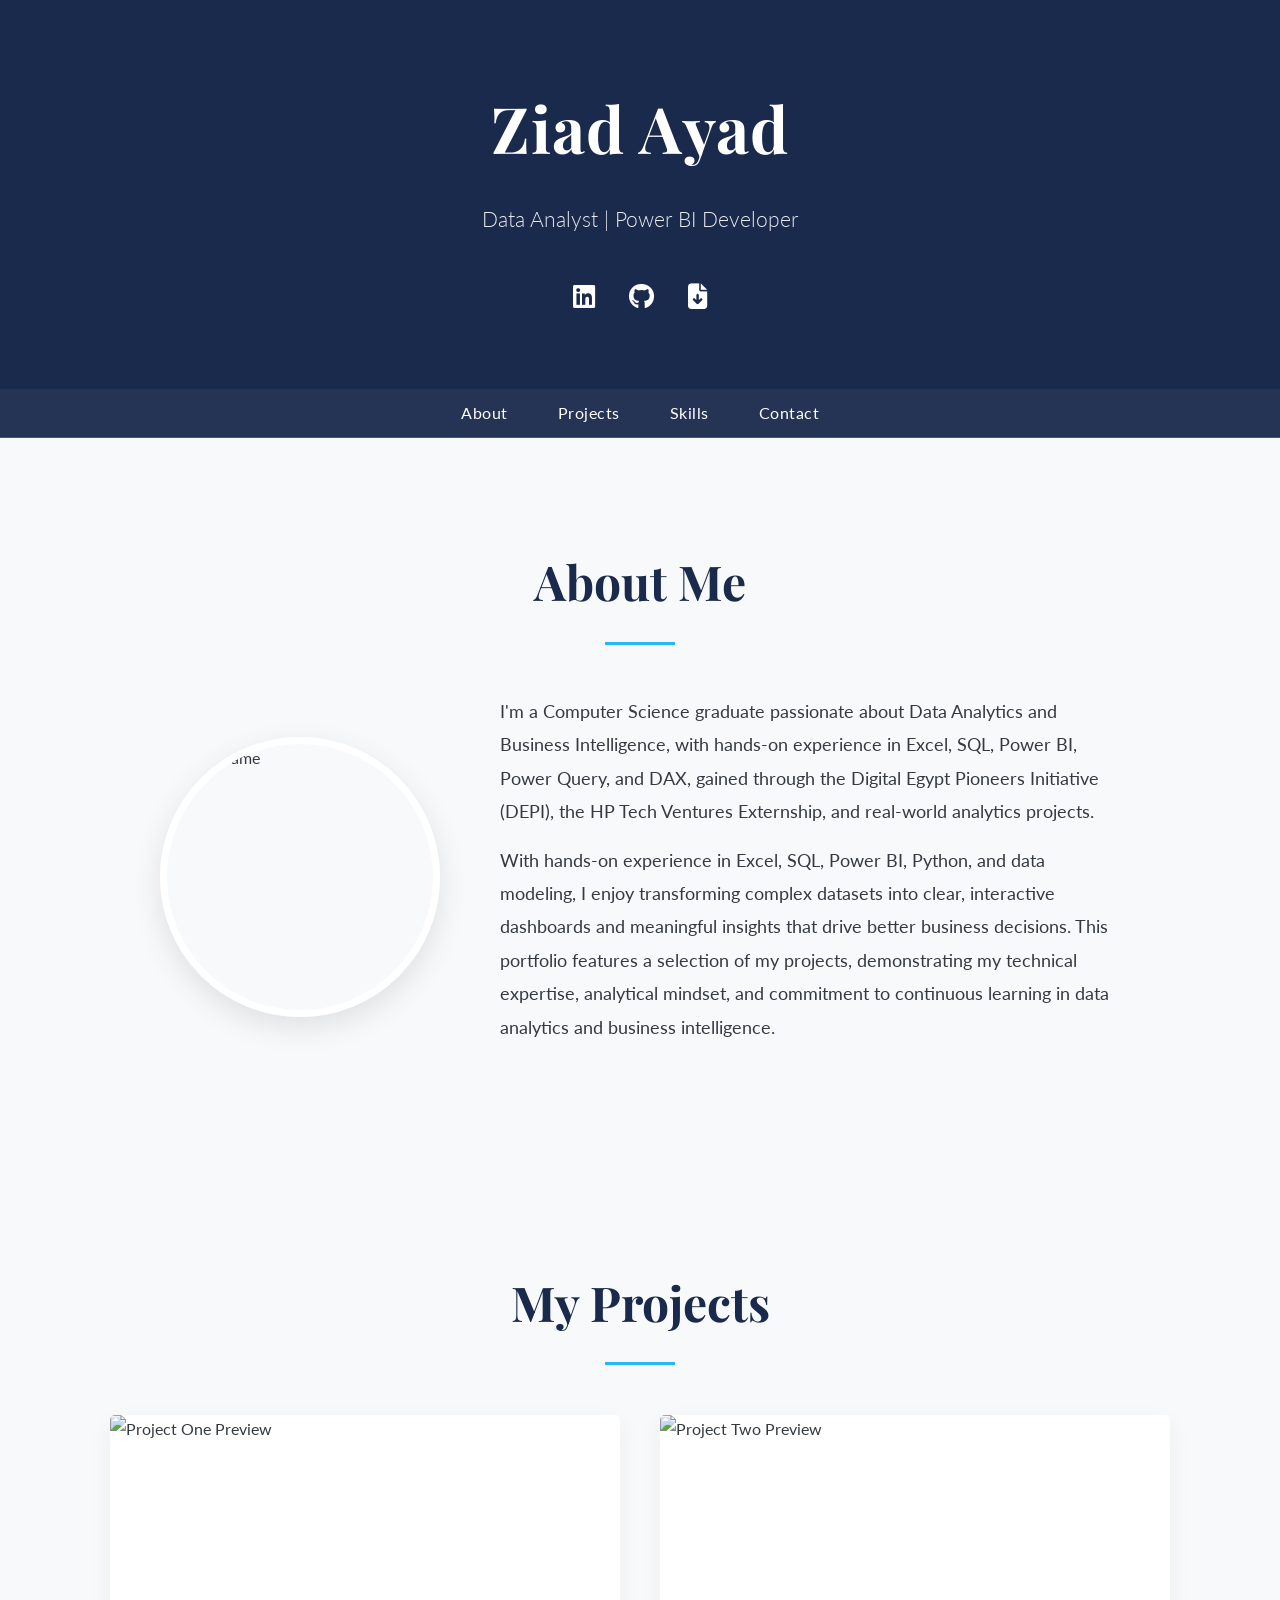
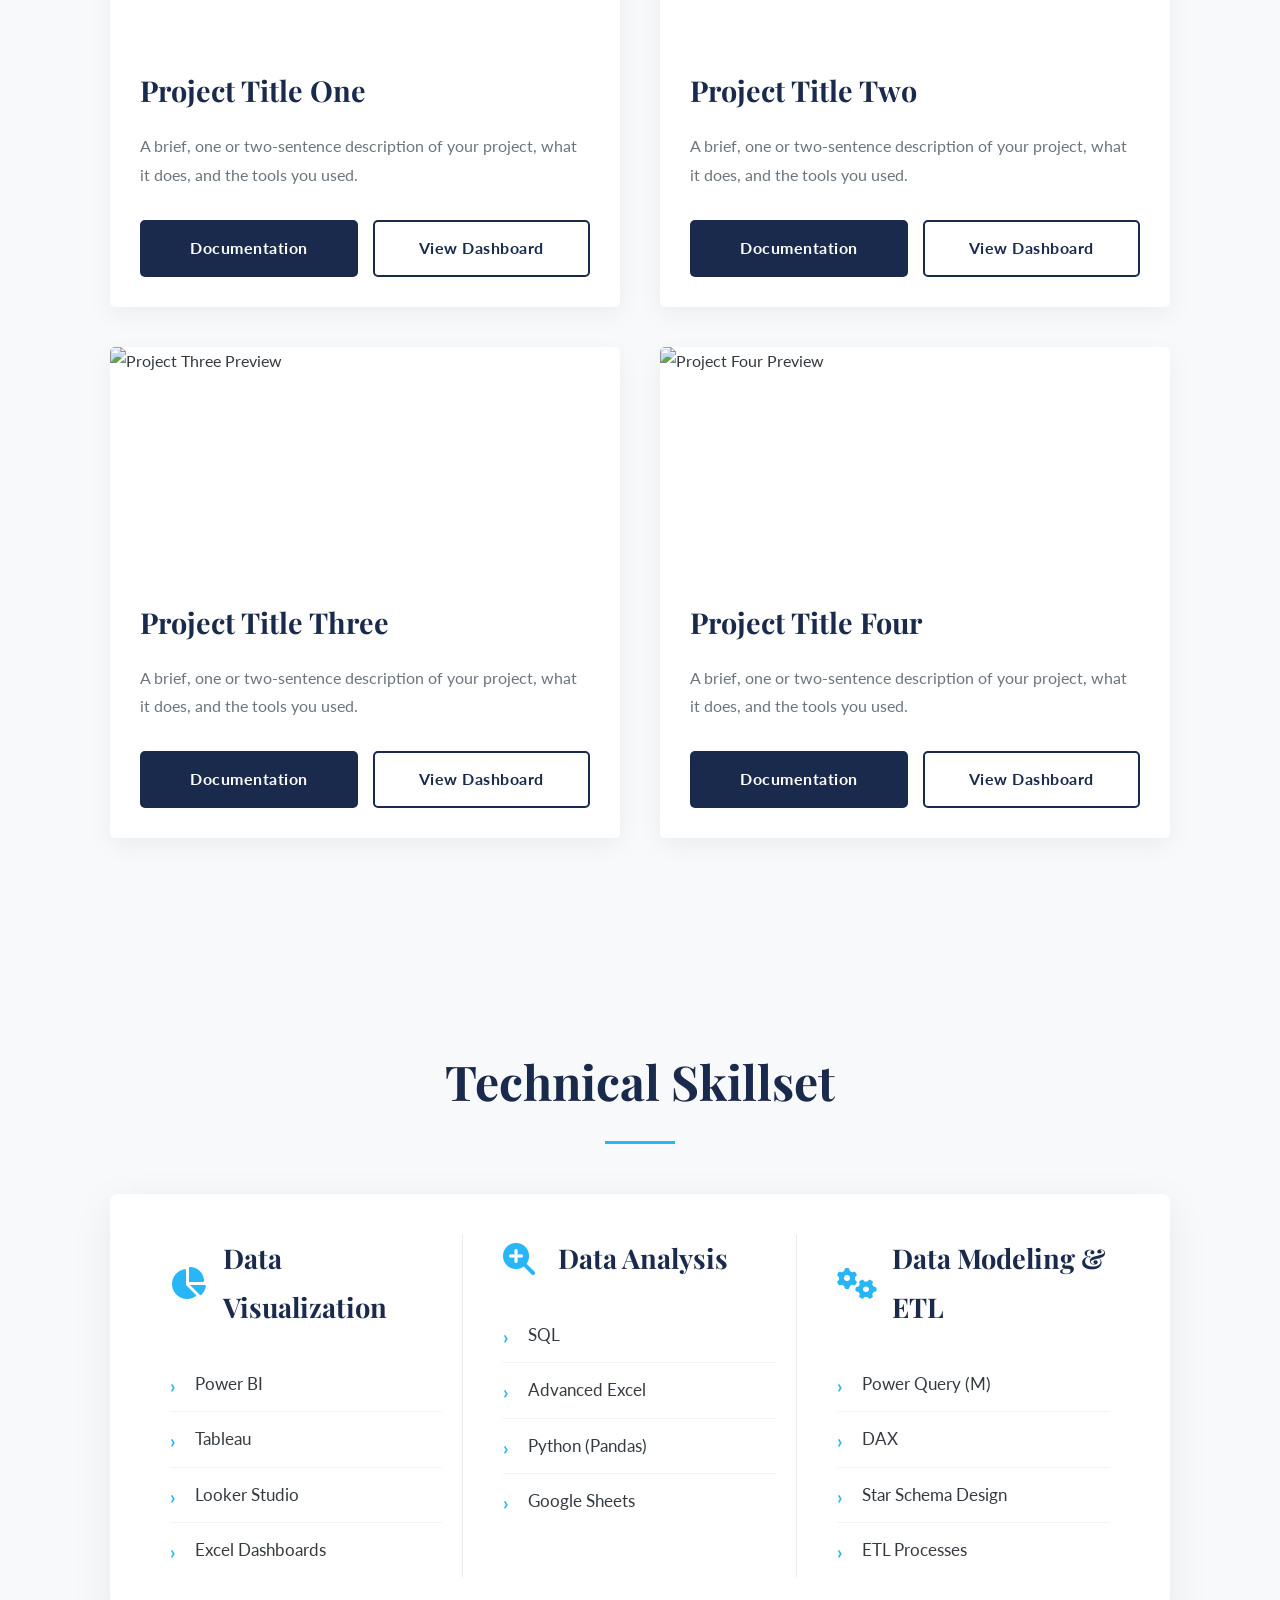
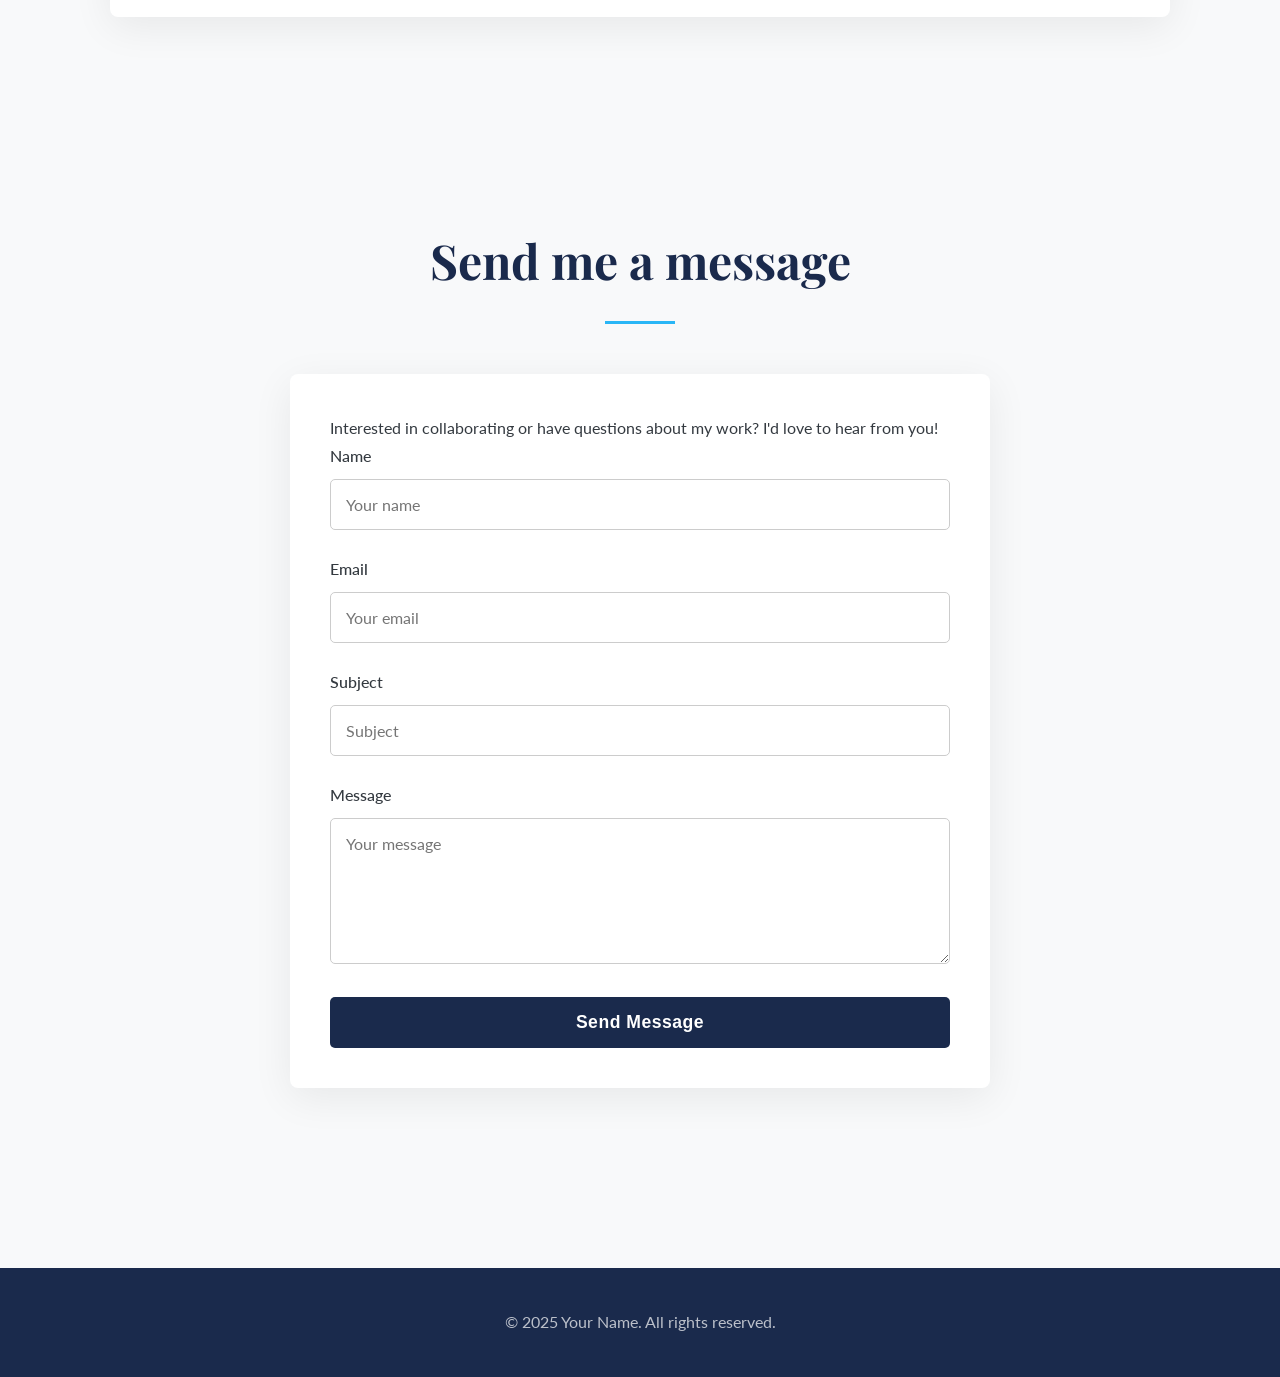
==== index.html @ 596ee102 "Update index.html" ====
<!DOCTYPE html>
<html lang="en">
<head>
    <meta charset="UTF-8">
    <meta name="viewport" content="width=device-width, initial-scale=1.0">
    
    <!--💡UPDATE: Change the title to your name-->
    <title>Ziad Ayad | Data Analysis Portfolio</title>
      
    <!--💡UPDATE: Add your favicon here. You can generate one at realfavicongenerator.net-->
    <link rel="icon" type="image/png" href="/Ziad Ayad Icon (1).png">
    <link rel="apple-touch-icon" href="/Ziad Ayad Icon (1).png">
    
    <!-- Google Fonts for Elegant Typography -->
    <link rel="preconnect" href="https://fonts.googleapis.com">
    <link rel="preconnect" href="https://fonts.gstatic.com" crossorigin>
    <link href="https://fonts.googleapis.com/css2?family=Lato:wght@300;400;700&family=Playfair+Display:wght@500;700&display=swap" rel="stylesheet">
    
    <!-- Font Awesome for Icons -->
    <link rel="stylesheet" href="https://cdnjs.cloudflare.com/ajax/libs/font-awesome/6.4.2/css/all.min.css">
    
    <!-- Your Stylesheet -->
    <link rel="stylesheet" href="assets/css/style.css">
</head>
<body>

<!-- HEADER SECTION -->
<header>
    <div class="container">
        <!--💡UPDATE: Change to your name and title-->
        <h1>Ziad Ayad</h1>
        <p>Data Analyst | Power BI Developer</p>
        <div class="social-links">
            <!--💡UPDATE: Add your social media links and CV file-->
            <a href="https://www.linkedin.com/in/ziad-ayad-b94305297/" target="_blank" title="LinkedIn"><i class="fab fa-linkedin"></i></a>
            <a href="https://github.com/Ziad-Ayad-199" target="_blank" title="GitHub"><i class="fab fa-github"></i></a>
            <a href="assets/Your_Name_CV.pdf" download title="Download CV"><i class="fas fa-file-arrow-down"></i></a>
        </div>
    </div>
</header>

<!-- NAVIGATION -->
<nav>
    <div class="container">
        <ul>
            <li><a href="#about">About</a></li>
            <li><a href="#projects">Projects</a></li>
            <li><a href="#skills">Skills</a></li>
            <li><a href="#contact">Contact</a></li>
        </ul>
    </div>
</nav>

<!-- ABOUT SECTION -->
<section id="about" class="section">
    <div class="container">
        <h2>About Me</h2>
        <div class="about-content">
            <!--💡UPDATE: Change the image to your own profile photo in assets/images/-->
            <img src="assets/images/profile-placeholder.jpg" alt="Your Name" class="profile-photo">
            <div class="about-text">
                <!--💡UPDATE: Write your own 'About Me' text here-->
                <p> I'm a Computer Science graduate passionate about Data Analytics and Business Intelligence, with hands-on experience in Excel, SQL, Power BI, Power Query, and DAX, gained through the Digital Egypt Pioneers Initiative (DEPI), the HP Tech Ventures Externship, and real-world analytics projects.</p>
                <p> With hands-on experience in Excel, SQL, Power BI, Python, and data modeling, I enjoy transforming complex datasets into clear, interactive dashboards and meaningful insights that drive better business decisions. This portfolio features a selection of my projects, demonstrating my technical expertise, analytical mindset, and commitment to continuous learning in data analytics and business intelligence.</p>
            </div>
        </div>
    </div>
</section>

<!-- PROJECTS SECTION -->
<section id="projects" class="section">
    <div class="container">
        <h2>My Projects</h2>
        <div class="projects-grid">

            <!--💡UPDATE: Replace this with your own project. Add as many as you like!-->
            <!-- Project 1 -->
             <div class="project-card">
                <!--💡UPDATE: Add a preview image of your project to assets/images/ -->
                <img src="assets/images/project-placeholder-1.jpg" alt="Project One Preview">
                <div class="project-card-content">
                    <h3>Project Title One</h3>
                    <p>A brief, one or two-sentence description of your project, what it does, and the tools you used.</p>
                    <div class="project-buttons">
                        <!--💡UPDATE: Add link to your project's code/documentation on GitHub-->
                        <a href="[YOUR_GITHUB_PROJECT_URL]" target="_blank" class="btn">Documentation</a>
                        <!--💡UPDATE: Add link to your live dashboard (e.g., Power BI, Tableau Public)-->
                        <a href="[YOUR_LIVE_DASHBOARD_URL]" target="_blank" class="btn btn-secondary">View Dashboard</a>
                    </div>
                </div>
            </div>

            <!-- Project 2 -->
            <div class="project-card">
                <img src="assets/images/project-placeholder-2.jpg" alt="Project Two Preview">
                <div class="project-card-content">
                    <h3>Project Title Two</h3>
                    <p>A brief, one or two-sentence description of your project, what it does, and the tools you used.</p>
                    <div class="project-buttons">
                        <a href="[YOUR_GITHUB_PROJECT_URL]" target="_blank" class="btn">Documentation</a>
                        <a href="[YOUR_LIVE_DASHBOARD_URL]" target="_blank" class="btn btn-secondary">View Dashboard</a>
                    </div>
                </div>
            </div>

            <!-- Project 3 -->
            <div class="project-card">
                <img src="assets/images/project-placeholder-3.jpg" alt="Project Three Preview">
                <div class="project-card-content">
                    <h3>Project Title Three</h3>
                    <p>A brief, one or two-sentence description of your project, what it does, and the tools you used.</p>
                    <div class="project-buttons">
                        <a href="[YOUR_GITHUB_PROJECT_URL]" target="_blank" class="btn">Documentation</a>
                        <a href="[YOUR_LIVE_DASHBOARD_URL]" target="_blank" class="btn btn-secondary">View Dashboard</a>
                    </div>
                </div>
            </div>

            <!-- Project 4 -->
            <div class="project-card">
                <img src="assets/images/project-placeholder-4.jpg" alt="Project Four Preview">
                <div class="project-card-content">
                    <h3>Project Title Four</h3>
                    <p>A brief, one or two-sentence description of your project, what it does, and the tools you used.</p>
                    <div class="project-buttons">
                        <a href="[YOUR_GITHUB_PROJECT_URL]" target="_blank" class="btn">Documentation</a>
                        <a href="[YOUR_LIVE_DASHBOARD_URL]" target="_blank" class="btn btn-secondary">View Dashboard</a>
                    </div>
                </div>
            </div>

        </div>
    </div>
</section>

<!-- SKILLS SECTION -->
<section id="skills" class="section">
    <div class="container">
        <h2>Technical Skillset</h2>
        <div class="skills-table">
            
            <!--💡UPDATE: Customize your skills in each category-->
            <!-- Column 1: Data Visualization -->
            <div class="skill-column">
                <div class="skill-header">
                    <i class="fas fa-chart-pie"></i>
                    <h3>Data Visualization</h3>
                </div>
                <ul class="skill-list">
                    <li>Power BI</li>
                    <li>Tableau</li>
                    <li>Looker Studio</li>
                    <li>Excel Dashboards</li>
                </ul>
            </div>

            <!-- Column 2: Data Analysis -->
            <div class="skill-column">
                <div class="skill-header">
                    <i class="fas fa-search-plus"></i>
                    <h3>Data Analysis</h3>
                </div>
                <ul class="skill-list">
                    <li>SQL</li>
                    <li>Advanced Excel</li>
                    <li>Python (Pandas)</li>
                    <li>Google Sheets</li>
                </ul>
            </div>

            <!-- Column 3: Data Modeling & ETL -->
            <div class="skill-column">
                <div class="skill-header">
                    <i class="fas fa-cogs"></i>
                    <h3>Data Modeling & ETL</h3>
                </div>
                <ul class="skill-list">
                    <li>Power Query (M)</li>
                    <li>DAX</li>
                    <li>Star Schema Design</li>
                    <li>ETL Processes</li>
                </ul>
            </div>

        </div>
    </div>
</section>

<!-- CONTACT FORM SECTION -->
<section id="contact" class="section">
    <div class="container">
        <h2>Send me a message</h2>
        
        <!--💡UPDATE: Go to formsubmit.co and replace the email with your own-->
        <form action="https://formsubmit.co/your-email@example.com" method="POST" class="contact-form">
            <p> Interested in collaborating or have questions about my work? I'd love to hear from you!</p>

            <!-- Form Fields -->
            <div class="form-group">
                <label for="name">Name</label>
                <input type="text" name="name" id="name" placeholder="Your name" required>
            </div>
            <div class="form-group">
                <label for="email">Email</label>
                <input type="email" name="email" id="email" placeholder="Your email" required>
            </div>
            <div class="form-group">
                <label for="subject">Subject</label>
                <input type="text" name="subject" id="subject" placeholder="Subject" required>
            </div>
            <div class="form-group">
                <label for="message">Message</label>
                <textarea name="message" id="message" rows="6" placeholder="Your message" required></textarea>
            </div>
            
            <!-- Submit Button -->
            <button type="submit" class="btn">Send Message</button>

        </form>
    </div>
</section>

<!-- FOOTER -->
<footer>
    <div class="container">
        <!--💡UPDATE: Change the year and your name-->
        <p>&copy; 2025 Your Name. All rights reserved.</p>
    </div>
</footer>

<script src="assets/js/main.js"></script>

</body>
</html>
---- assets/css/style.css ----
/* --- 1. Variables (Modern Tech Palette) --- */
:root {
    /* This template uses a professional "Modern Tech" color scheme. */
    --primary-color: #1A2A4C;   /* Midnight Blue */
    --secondary-color: #3D5A80; /* Slate Blue */
    --accent-color: #29B6F6;    /* Vivid Sky Blue */

    /* --- Shared Variables (These usually don't need to change) --- */
    --light-bg-color: #F8F9FA;
    --white-color: #ffffff;
    --dark-text-color: #343A40;
    --light-text-color: #6c757d;
    --card-bg-color: #ffffff;
    
    /* Fonts */
    --font-heading: 'Playfair Display', serif;
    --font-body: 'Lato', sans-serif;
}

/* --- 2. Base & Reset Styles --- */
* {
    margin: 0;
    padding: 0;
    box-sizing: border-box;
}

html {
    scroll-behavior: smooth;
}

body {
    font-family: var(--font-body);
    font-weight: 400;
    line-height: 1.8;
    background-color: var(--light-bg-color);
    color: var(--dark-text-color);
}

.container {
    width: 90%;
    max-width: 1100px;
    margin: 0 auto;
    padding: 0 20px;
}

a {
    text-decoration: none;
    color: var(--accent-color);
    transition: all 0.3s ease-in-out;
}

a:hover {
    opacity: 0.8;
}

img {
    max-width: 100%;
    height: auto;
}

/* --- 3. Header --- */
header {
    background: var(--primary-color);
    color: var(--white-color);
    padding: 70px 0;
    text-align: center;
}

header h1 {
    font-family: var(--font-heading);
    font-size: 4rem;
    font-weight: 700;
    margin-bottom: 15px;
    letter-spacing: 1px;
}

header p {
    font-size: 1.3rem;
    font-weight: 300;
    opacity: 0.9;
    margin-bottom: 35px;
}

/* --- 3.5 Social Icons --- */
.social-links a {
    color: var(--white-color);
    font-size: 1.6rem;
    margin: 0 15px;
    transition: transform 0.3s ease, color 0.3s ease;
    display: inline-block;
}

.social-links a:hover {
    color: var(--accent-color);
    transform: translateY(-3px);
}

/* --- 4. Navigation --- */
nav {
    background-color: rgba(26, 42, 76, 0.95); /* Adjusted for new primary color */
    backdrop-filter: blur(5px);
    position: sticky;
    top: 0;
    z-index: 1000;
    border-bottom: 1px solid var(--secondary-color);
}

nav ul {
    display: flex;
    justify-content: center;
    list-style: none;
    padding: 10px 0;
}

nav ul li a {
    color: var(--white-color);
    font-weight: 400;
    padding: 15px 25px;
    font-size: 1rem;
    letter-spacing: 0.5px;
    position: relative;
}

nav ul li a::after {
    content: '';
    position: absolute;
    bottom: 10px;
    left: 50%;
    transform: translateX(-50%);
    width: 0;
    height: 2px;
    background-color: var(--accent-color);
    transition: width 0.4s ease;
}

nav ul li a:hover::after {
    width: 50%;
}

/* --- 5. Sections --- */
.section {
    padding: 100px 0;
}

.section h2 {
    text-align: center;
    font-family: var(--font-heading);
    font-size: 3rem;
    font-weight: 700;
    margin-bottom: 70px;
    position: relative;
    color: var(--primary-color);
}

.section h2::after {
    content: '';
    position: absolute;
    bottom: -20px;
    left: 50%;
    transform: translateX(-50%);
    width: 70px;
    height: 3px;
    background: var(--accent-color);
}

/* --- 5.1 About Section --- */
.about-content {
    display: flex;
    align-items: center;
    gap: 60px;
    max-width: 960px;
    margin: 0 auto;
    text-align: left;
}

.profile-photo {
    width: 280px;
    height: 280px;
    border-radius: 50%;
    object-fit: cover;
    border: 7px solid var(--white-color);
    box-shadow: 0 10px 30px rgba(0, 0, 0, 0.1);
}

.about-text {
    flex: 1;
}

.about-text p {
    font-size: 1.1rem;
    margin-bottom: 15px;
    line-height: 1.9;
}

/* --- 5.5 Project Cards --- */
.projects-grid {
    display: grid;
    grid-template-columns: repeat(auto-fit, minmax(340px, 1fr));
    gap: 40px;
}

.project-card {
    background: var(--card-bg-color);
    border-radius: 5px;
    overflow: hidden;
    box-shadow: 0 8px 25px rgba(0, 0, 0, 0.05);
    transition: transform 0.4s ease, box-shadow 0.4s ease;
    display: flex;
    flex-direction: column;
}

.project-card:hover {
    transform: translateY(-12px);
    box-shadow: 0 20px 40px rgba(0, 0, 0, 0.1);
}

.project-card img {
    width: 100%;
    height: 220px;
    object-fit: cover;
}

.project-card-content {
    padding: 30px;
    flex-grow: 1;
    display: flex;
    flex-direction: column;
}

.project-card-content h3 {
    font-family: var(--font-heading);
    font-size: 1.8rem;
    margin-bottom: 15px;
    color: var(--primary-color);
}

.project-card-content p {
    color: var(--light-text-color);
    margin-bottom: 30px;
    flex-grow: 1;
}

.project-buttons {
    display: flex;
    gap: 15px;
    margin-top: auto;
}

.btn {
    display: inline-block;
    background: var(--primary-color);
    color: var(--white-color);
    padding: 12px 20px;
    border-radius: 5px;
    font-weight: 700;
    text-align: center;
    transition: all 0.3s ease;
    flex: 1;
    letter-spacing: 0.5px;
    border: 2px solid transparent;
}

.btn:hover {
    background: var(--accent-color);
    color: var(--white-color);
    transform: translateY(-2px);
}

.btn-secondary {
    background: transparent;
    color: var(--primary-color);
    border: 2px solid var(--primary-color);
}

.btn-secondary:hover {
    background: var(--primary-color);
    color: var(--white-color);
}


/* --- 6. Tabular Skills Section --- */
#skills .container {
    max-width: 1100px;
}

.skills-table {
    display: grid;
    grid-template-columns: repeat(3, 1fr);
    gap: 20px;
    margin-top: 50px;
    background-color: var(--card-bg-color);
    padding: 40px;
    border-radius: 8px;
    box-shadow: 0 10px 40px rgba(0, 0, 0, 0.07);
}

.skill-column {
    padding: 0 20px;
}

.skill-column:not(:last-child) {
    border-right: 1px solid #e9ecef;
}

.skill-header {
    display: flex;
    align-items: center;
    margin-bottom: 25px;
}

.skill-header i {
    font-size: 2rem;
    color: var(--accent-color);
    margin-right: 15px;
    width: 40px;
}

.skill-header h3 {
    font-family: var(--font-heading);
    font-size: 1.7rem;
    color: var(--primary-color);
}

.skill-list {
    list-style: none;
    padding-left: 0;
}

.skill-list li {
    padding: 12px 0;
    font-size: 1.05rem;
    color: var(--dark-text-color);
    border-bottom: 1px solid #f1f3f5;
    position: relative;
    padding-left: 25px;
}

.skill-list li::before {
    content: '›';
    position: absolute;
    left: 0;
    top: 12px;
    color: var(--accent-color);
    font-weight: 700;
    font-size: 1.2rem;
}

.skill-list li:last-child {
    border-bottom: none;
}

/* --- 7. Contact Form --- */
#contact .container {
    max-width: 800px;
}

.contact-form {
    max-width: 700px;
    margin: 0 auto;
    background: var(--card-bg-color);
    padding: 40px;
    border-radius: 8px;
    box-shadow: 0 10px 40px rgba(0, 0, 0, 0.07);
}

.form-group {
    margin-bottom: 25px;
}

.contact-form label {
    display: block;
    margin-bottom: 8px;
    font-weight: 500;
    font-size: 1rem;
    color: var(--dark-text-color);
}

.contact-form input,
.contact-form textarea {
    width: 100%;
    padding: 15px;
    border: 1px solid #ccc;
    border-radius: 5px;
    font-family: var(--font-body);
    font-size: 1rem;
    transition: border-color 0.3s ease, box-shadow 0.3s ease;
}

.contact-form input:focus,
.contact-form textarea:focus {
    outline: none;
    border-color: var(--accent-color);
    box-shadow: 0 0 0 3px rgba(41, 182, 246, 0.25); /* Adjusted for new accent color */
}

.contact-form button.btn {
    width: 100%;
    padding: 15px;
    font-size: 1.1rem;
    font-weight: 700;
    letter-spacing: 0.5px;
    border: none;
    cursor: pointer;
}

/* --- 8. Footer --- */
footer {
    background: var(--primary-color);
    color: var(--white-color);
    text-align: center;
    padding: 40px 0;
    margin-top: 80px;
}

footer p {
    opacity: 0.7;
}

/* --- 9. Responsive Design --- */
@media (max-width: 992px) {
    .skills-table {
        grid-template-columns: 1fr 1fr;
    }
    .skill-column:nth-child(2) {
        border-right: none;
    }
}

@media (max-width: 768px) {
    header h1 {
        font-size: 2.8rem;
    }
    
    .about-content {
        flex-direction: column;
        text-align: center;
    }

    #projects .container {
        padding: 0 5px; 
    }

    .projects-grid {
        grid-template-columns: repeat(2, 1fr);
    }

    .skills-table {
        grid-template-columns: 1fr;
        padding: 20px;
        gap: 40px;
    }

    .skill-column:not(:last-child) {
        border-right: none;
        border-bottom: 1px solid #e9ecef;
        padding-bottom: 30px;
    }
}
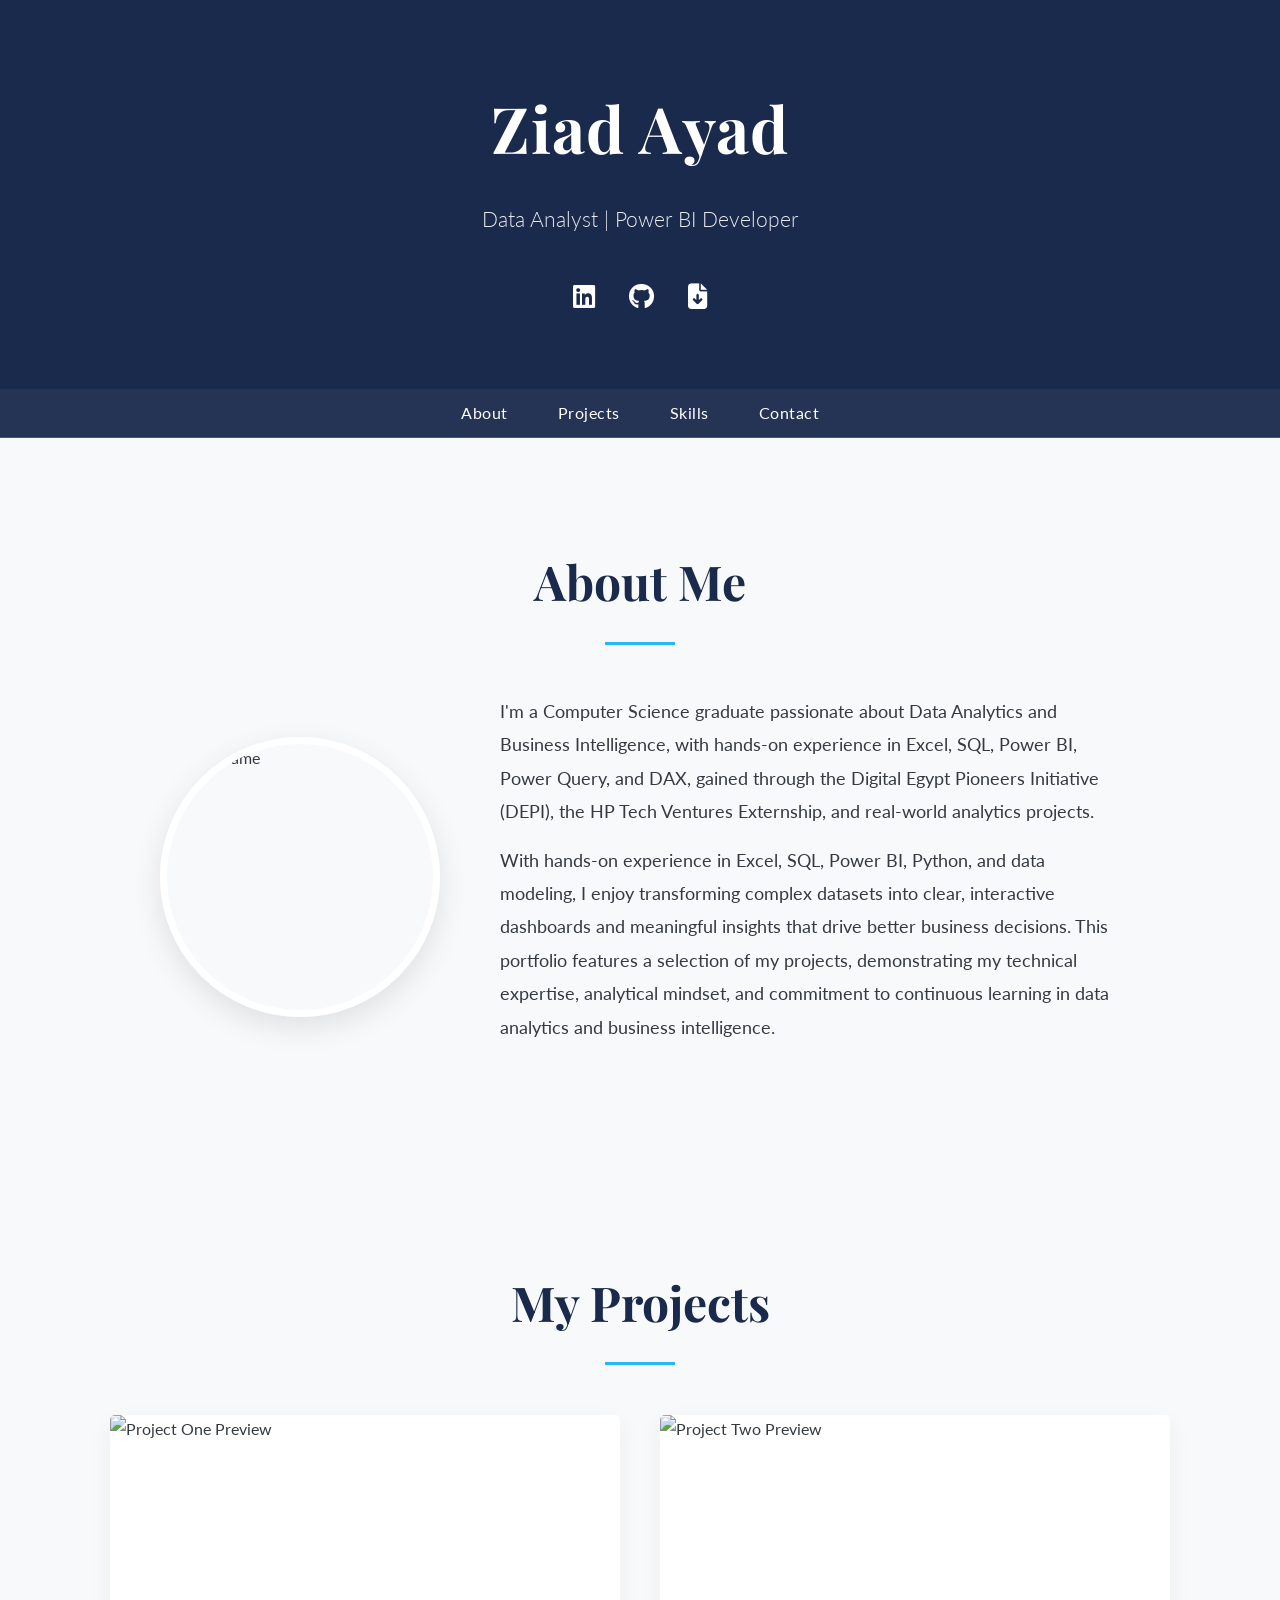
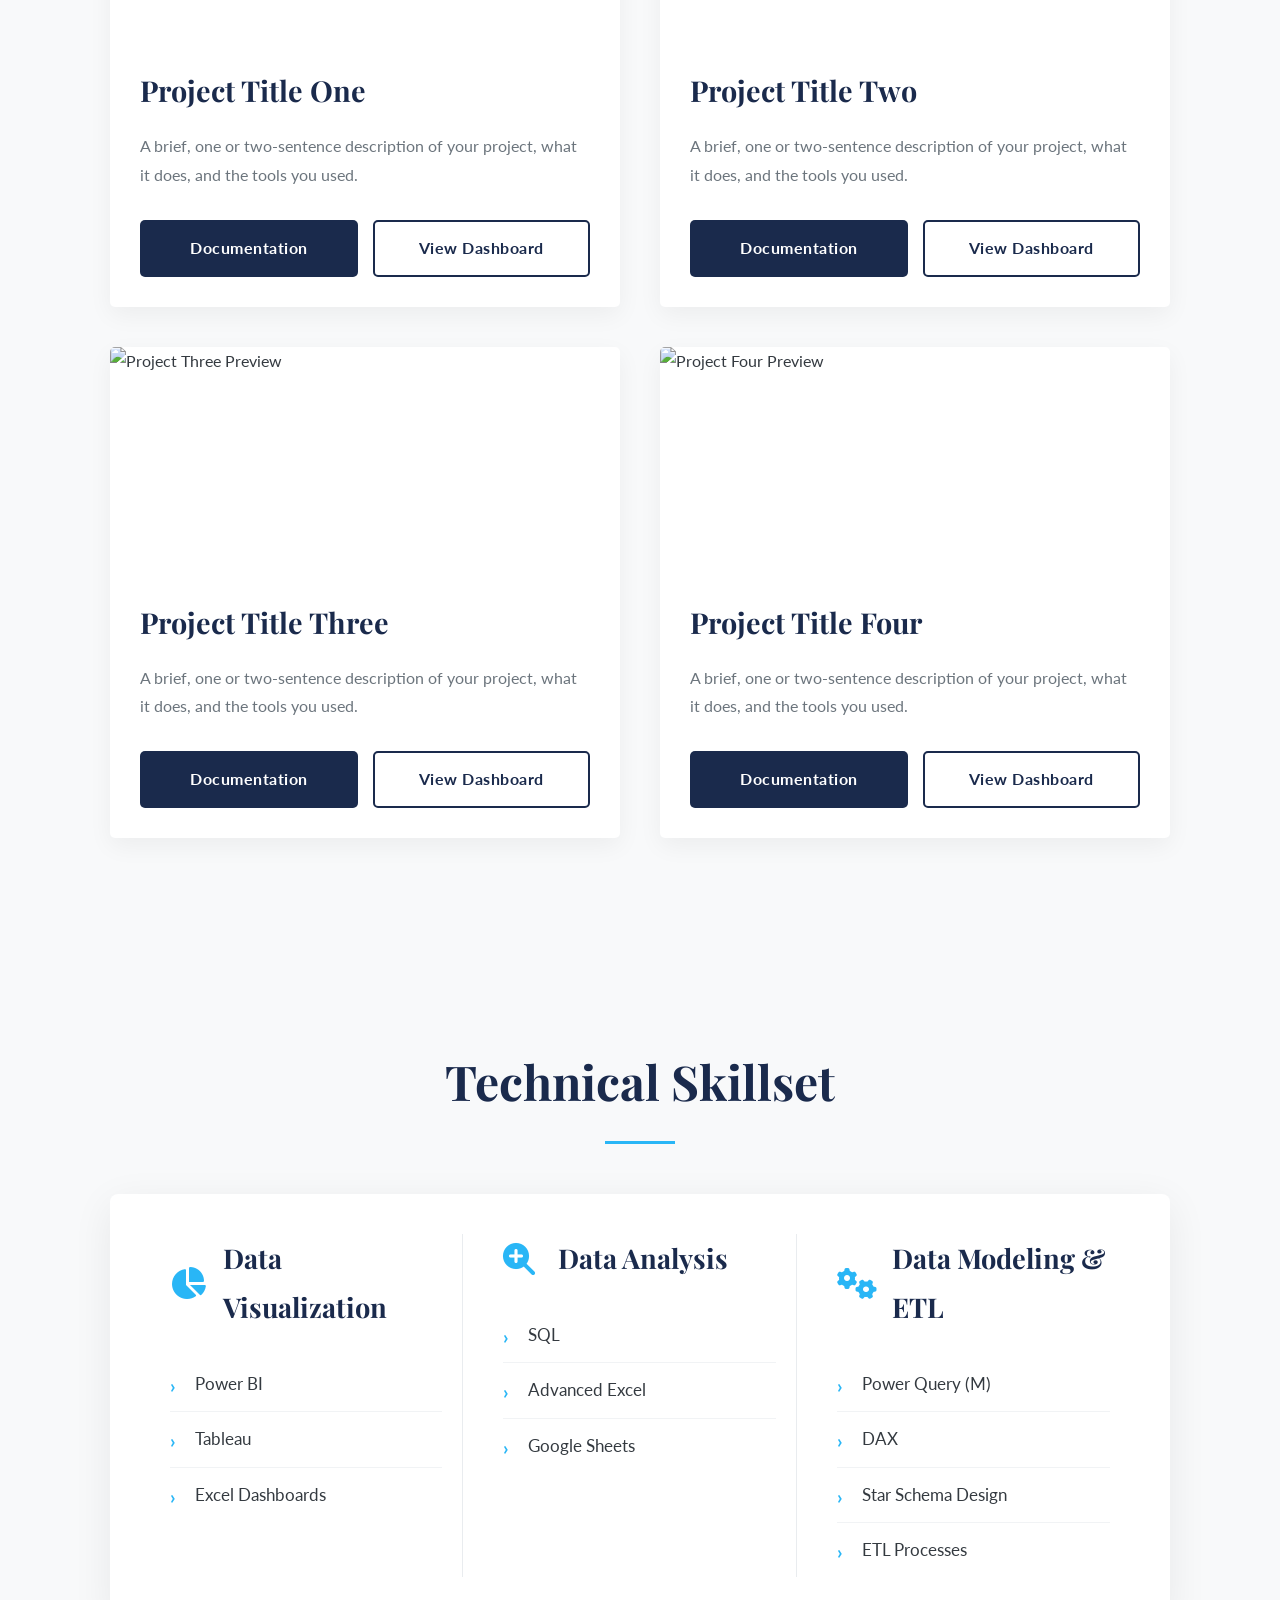
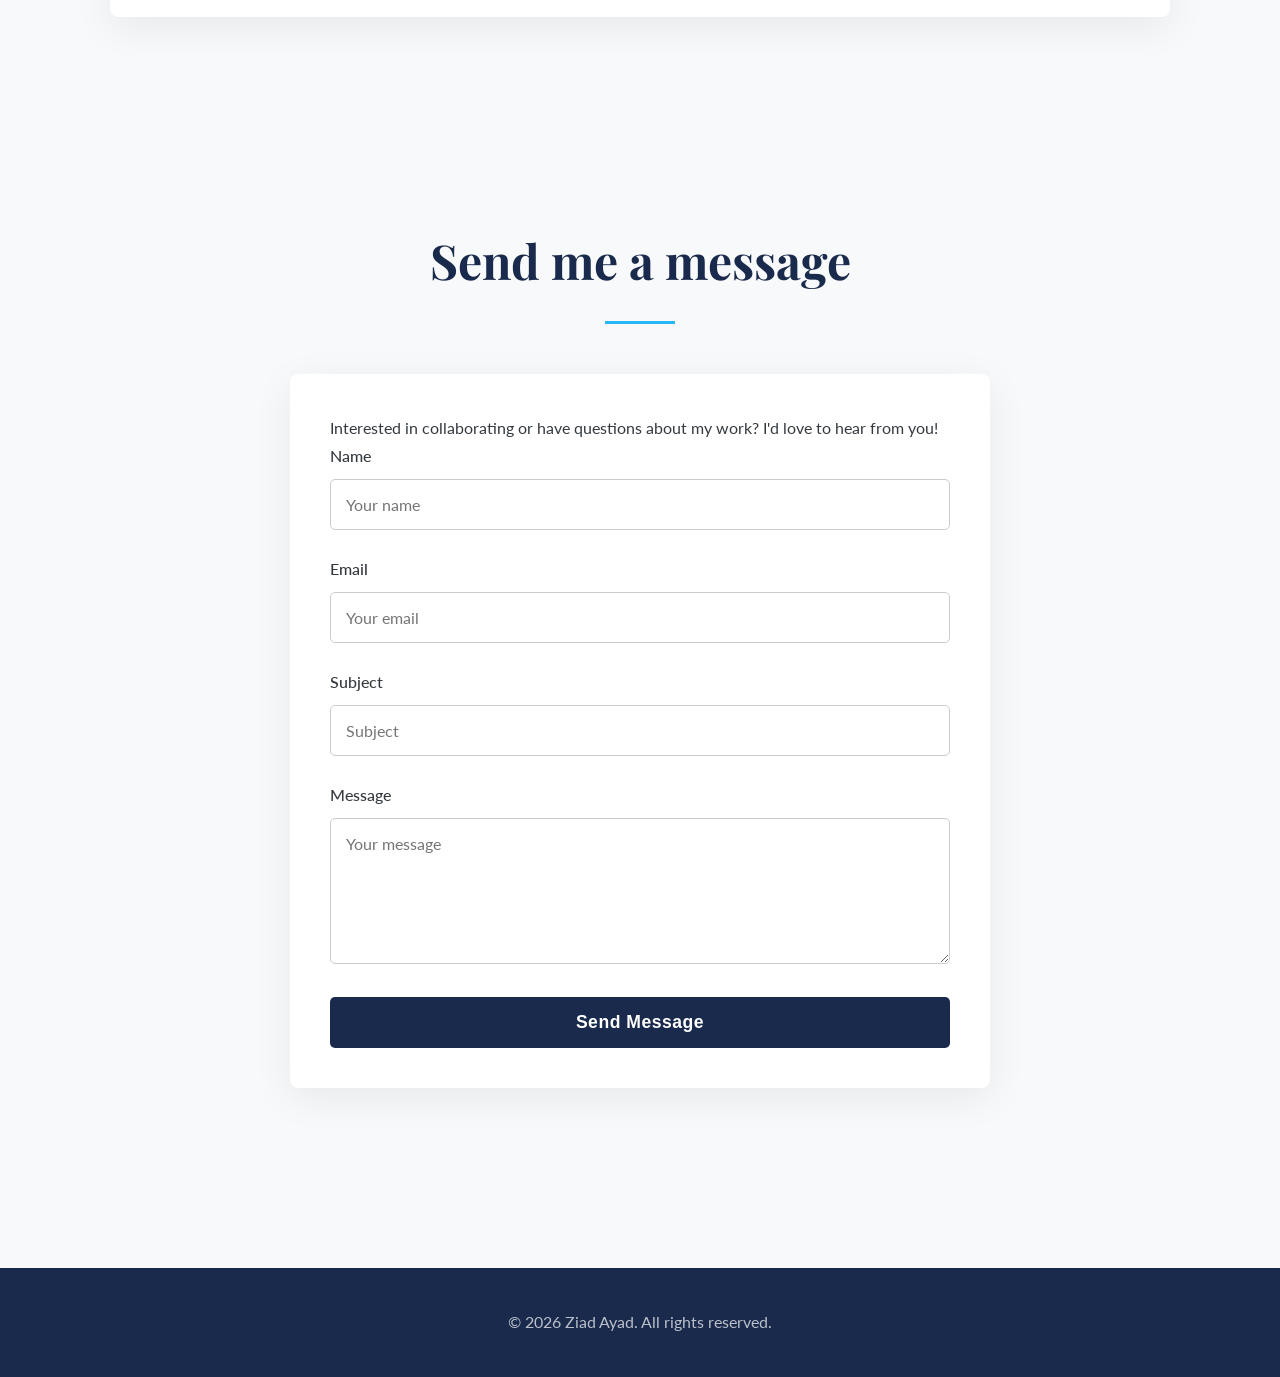
==== commit 480067c3: "Update index.html" ====
--- a/index.html
+++ b/index.html
@@ -149,7 +149,6 @@
                 <ul class="skill-list">
                     <li>Power BI</li>
                     <li>Tableau</li>
-                    <li>Looker Studio</li>
                     <li>Excel Dashboards</li>
                 </ul>
             </div>
@@ -163,7 +162,6 @@
                 <ul class="skill-list">
                     <li>SQL</li>
                     <li>Advanced Excel</li>
-                    <li>Python (Pandas)</li>
                     <li>Google Sheets</li>
                 </ul>
             </div>
@@ -192,7 +190,7 @@
         <h2>Send me a message</h2>
         
         <!--💡UPDATE: Go to formsubmit.co and replace the email with your own-->
-        <form action="https://formsubmit.co/your-email@example.com" method="POST" class="contact-form">
+        <form action="https://formsubmit.co/ziadayad199@gmail.com" method="POST" class="contact-form">
             <p> Interested in collaborating or have questions about my work? I'd love to hear from you!</p>
 
             <!-- Form Fields -->
@@ -224,7 +222,7 @@
 <footer>
     <div class="container">
         <!--💡UPDATE: Change the year and your name-->
-        <p>&copy; 2025 Your Name. All rights reserved.</p>
+        <p>&copy; 2026 Ziad Ayad. All rights reserved.</p>
     </div>
 </footer>
 
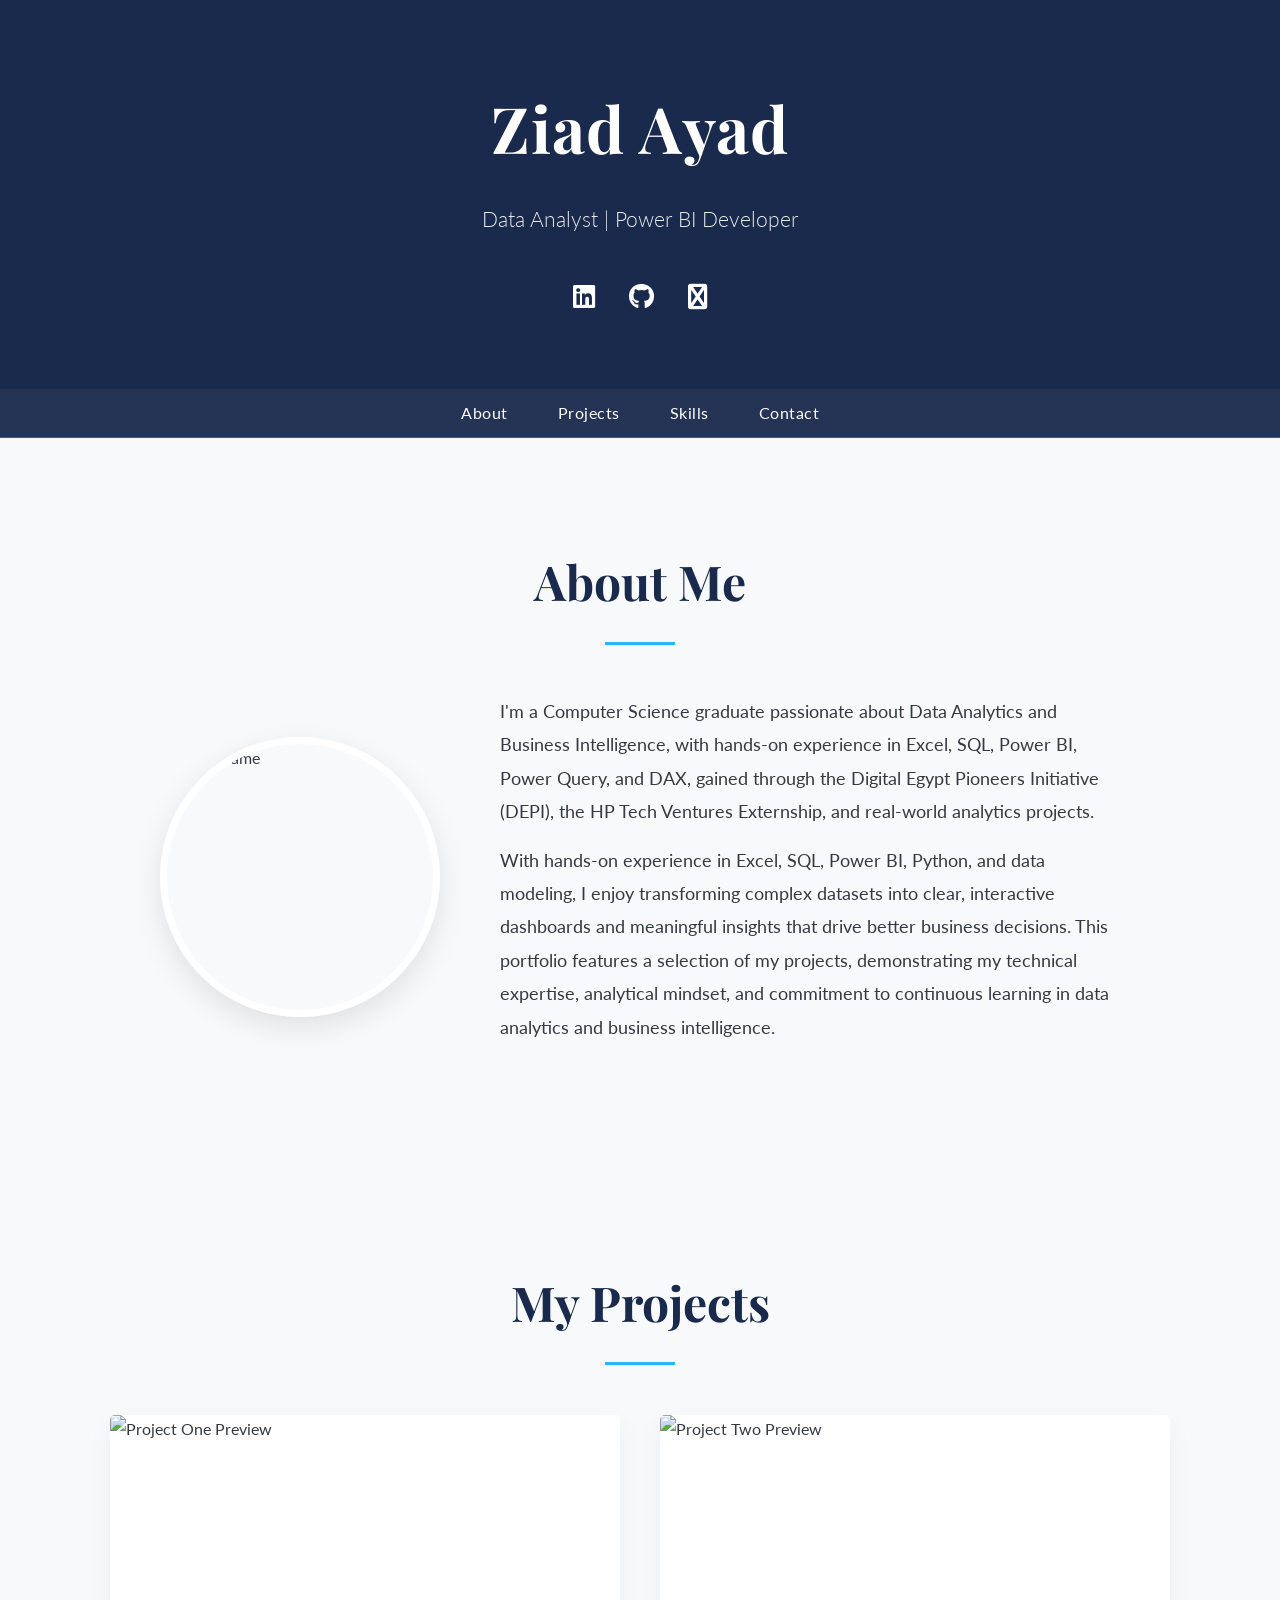
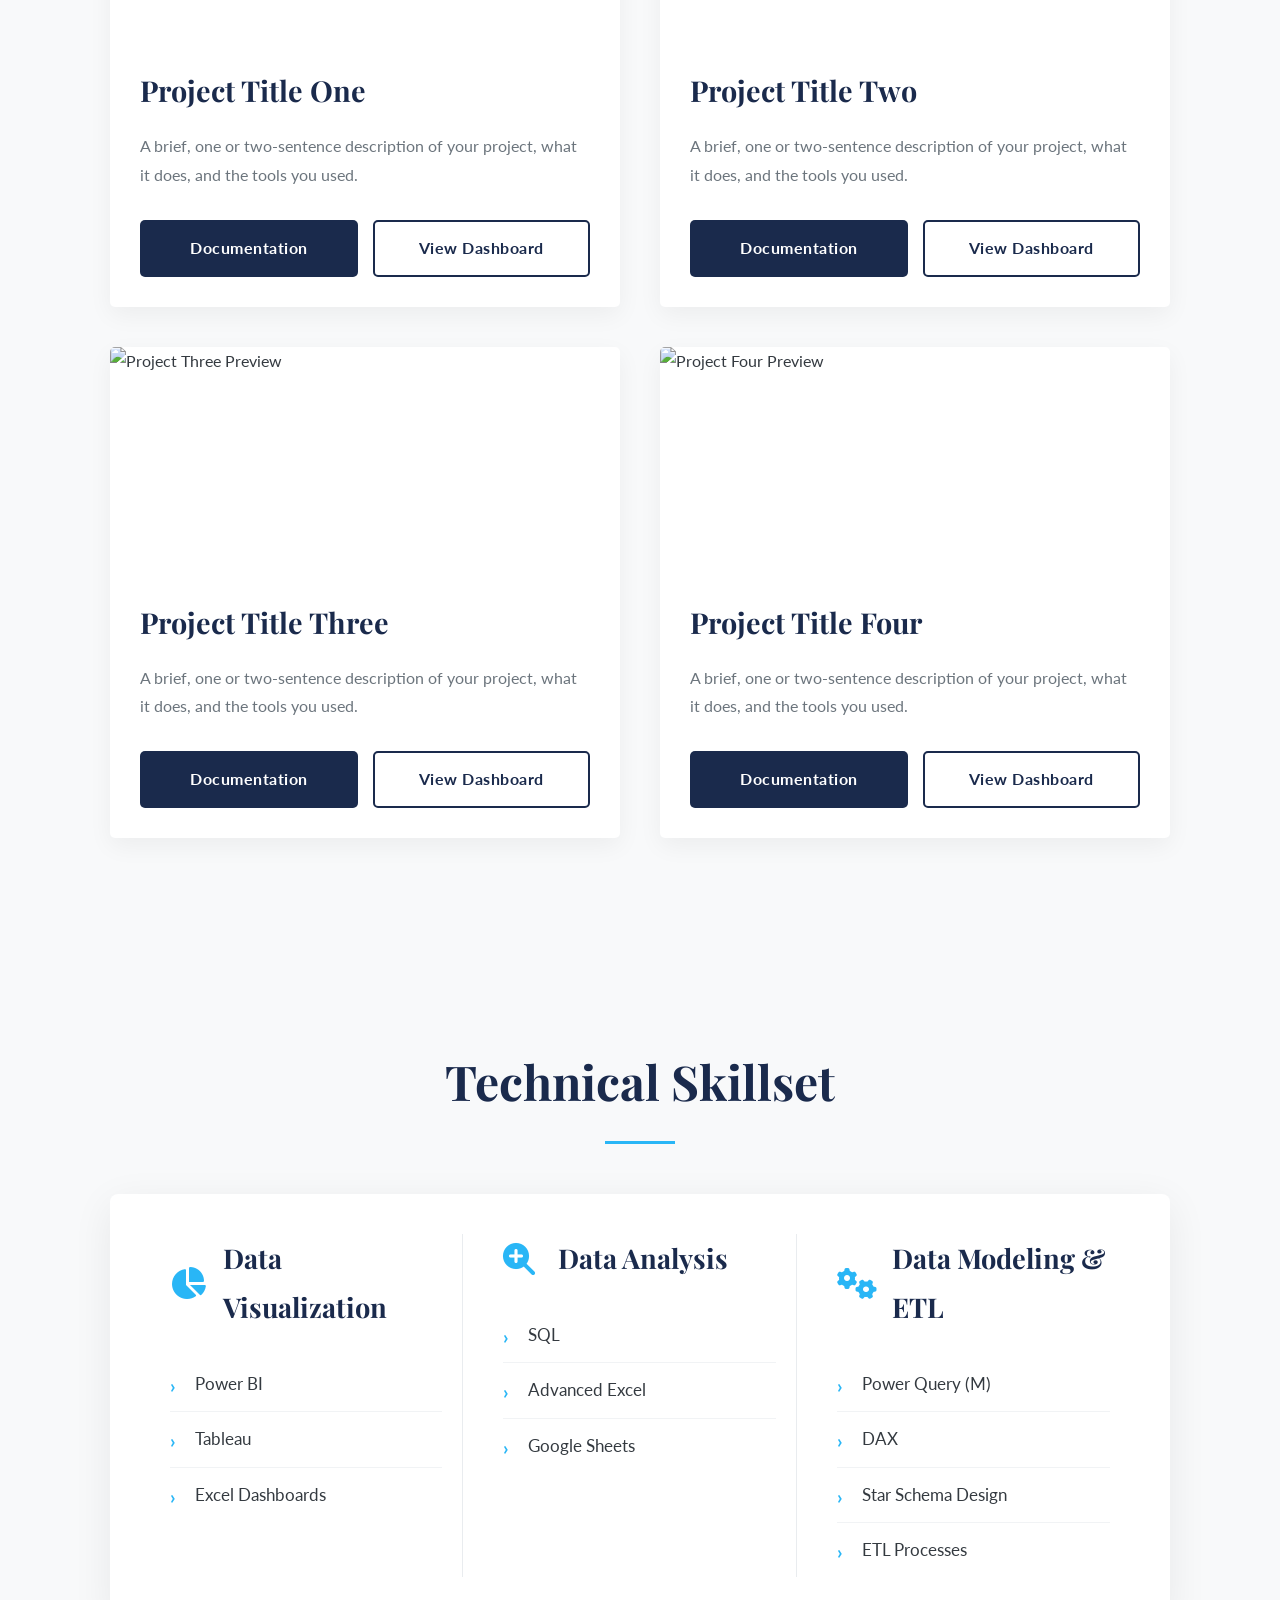
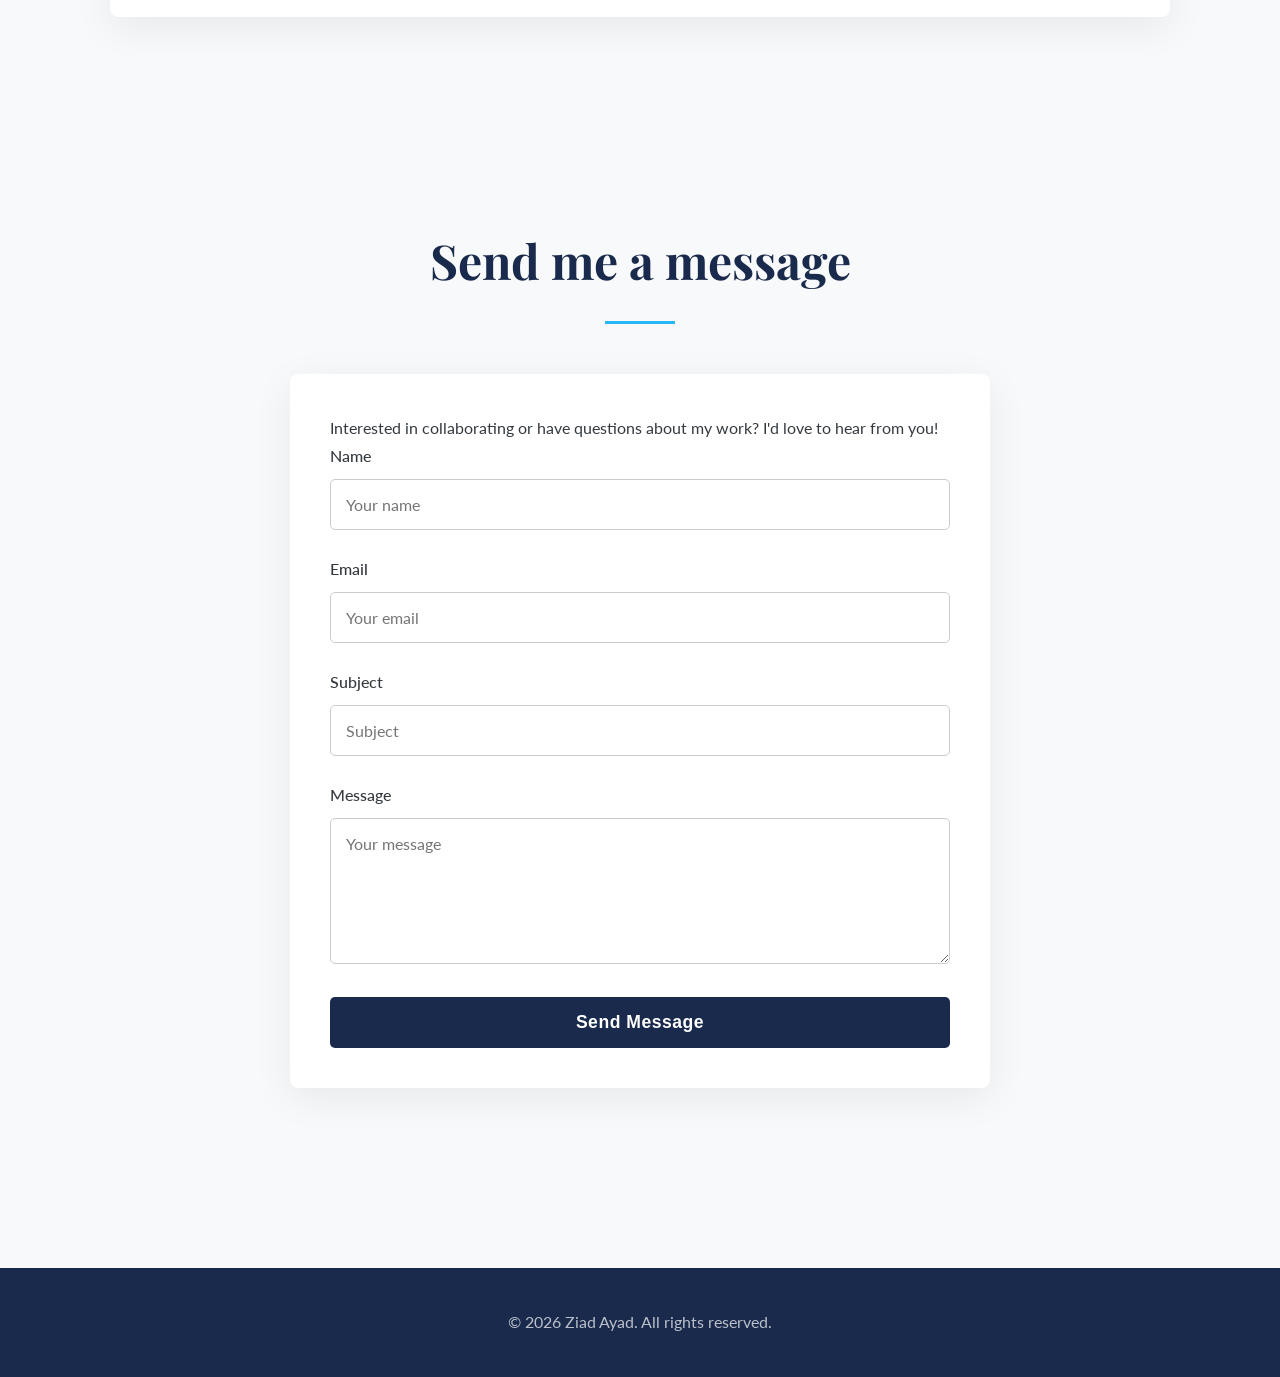
==== commit a07072e8: "Update index.html" ====
--- a/index.html
+++ b/index.html
@@ -34,7 +34,7 @@
             <!--💡UPDATE: Add your social media links and CV file-->
             <a href="https://www.linkedin.com/in/ziad-ayad-b94305297/" target="_blank" title="LinkedIn"><i class="fab fa-linkedin"></i></a>
             <a href="https://github.com/Ziad-Ayad-199" target="_blank" title="GitHub"><i class="fab fa-github"></i></a>
-            <a href="assets/Your_Name_CV.pdf" download title="Download CV"><i class="fas fa-file-arrow-down"></i></a>
+            <a href="assets/Ziad_Ayad_Data_Analyst.pdf" download title="Download CV"><i class="fab fa-file-arrow-down"></i></a>
         </div>
     </div>
 </header>
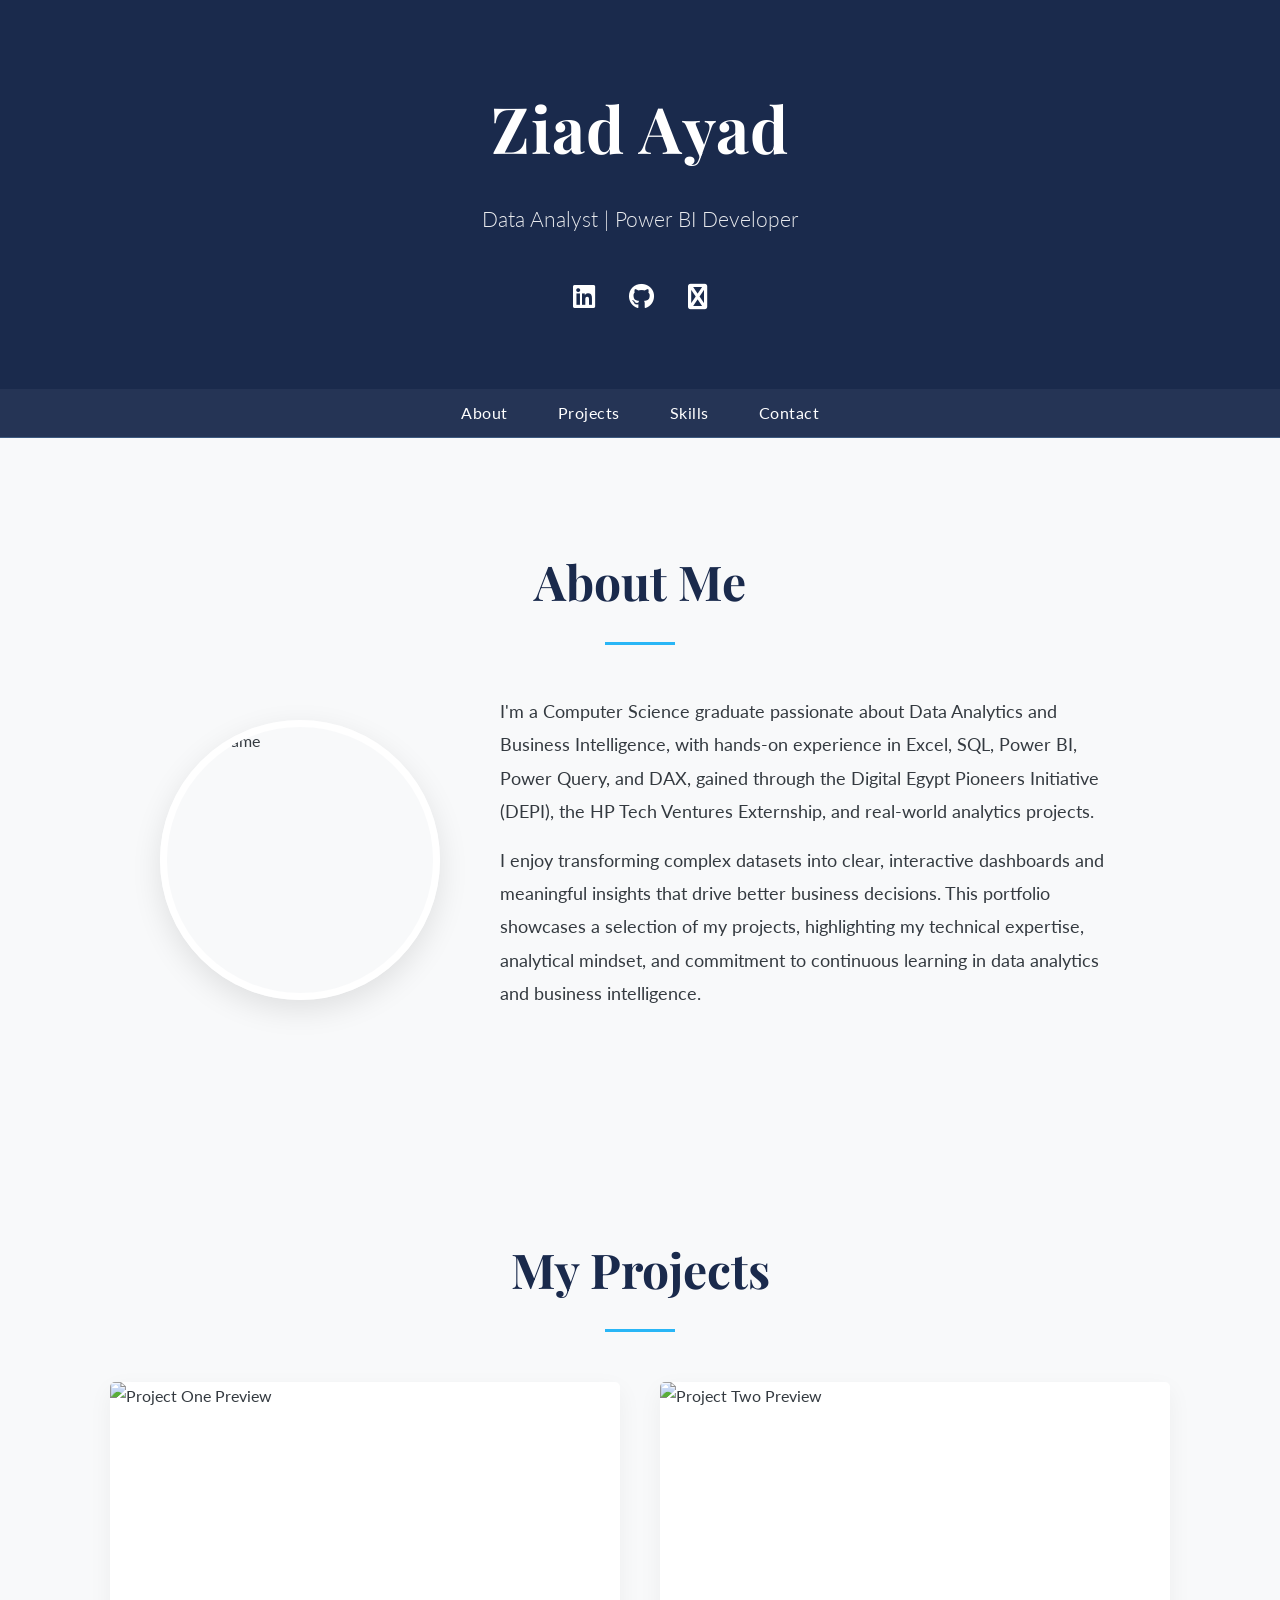
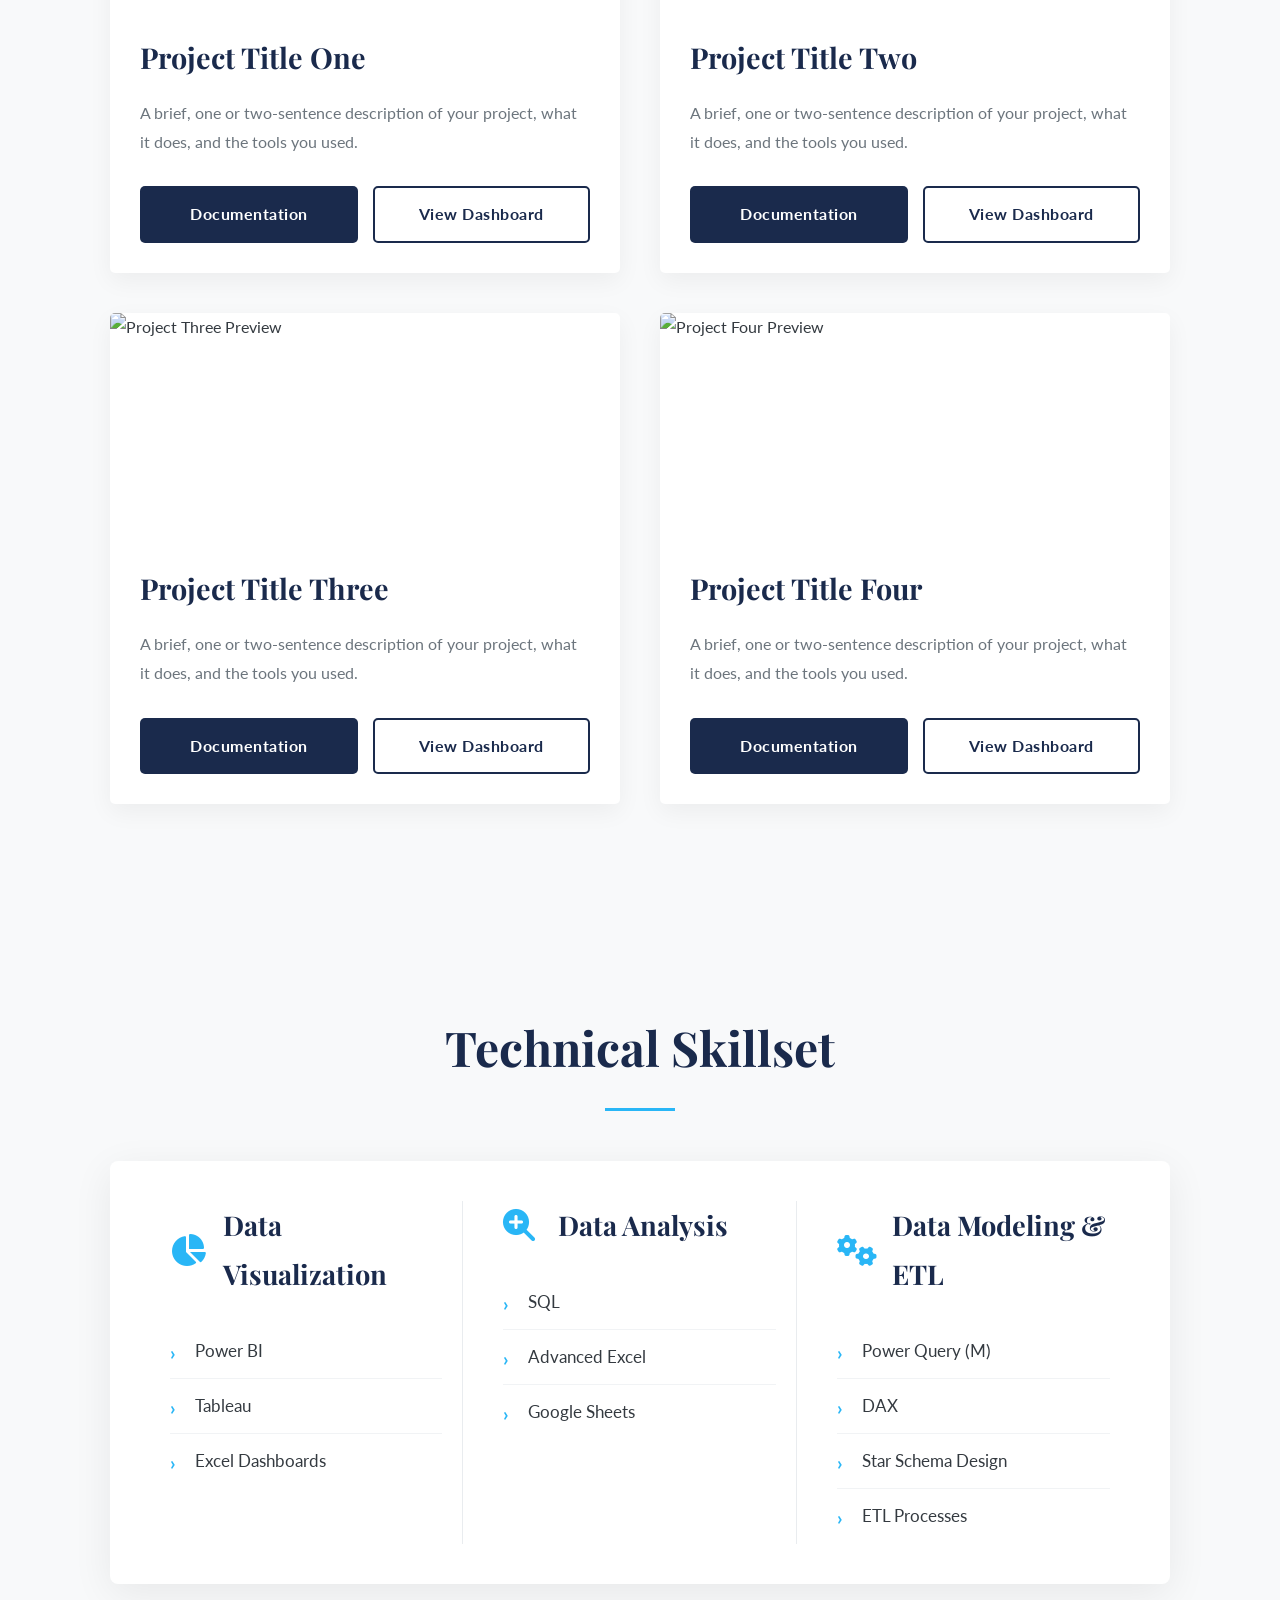
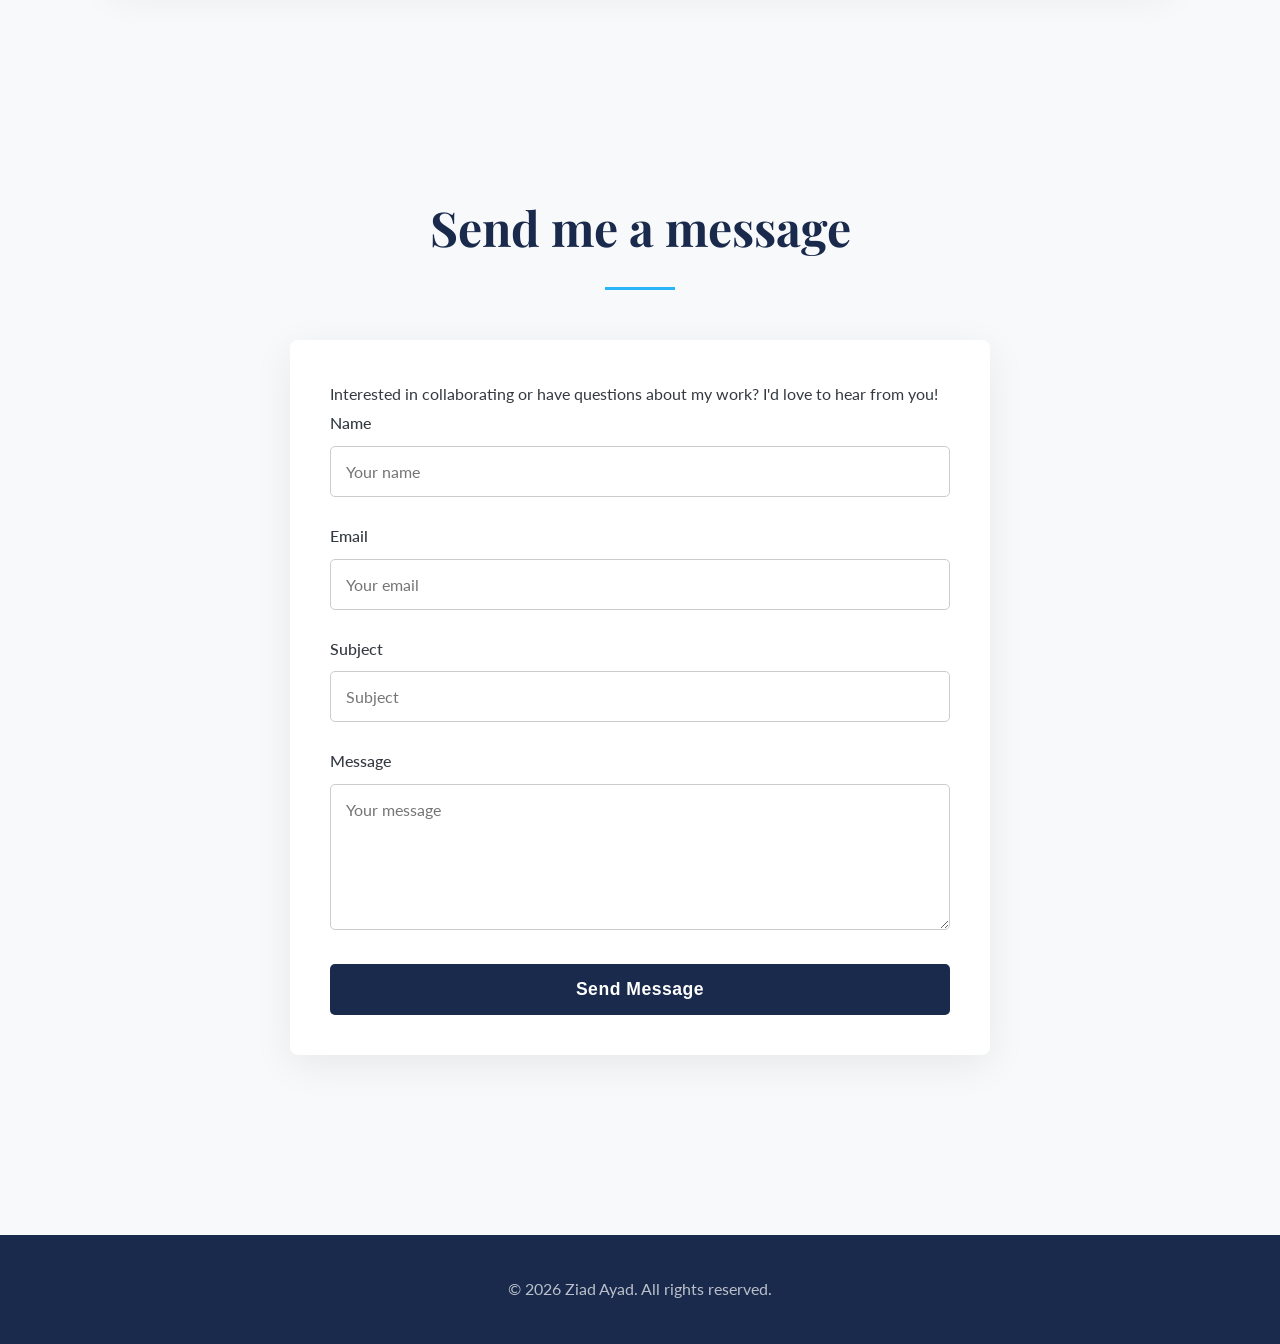
==== commit f4eb88f1: "Update index.html" ====
--- a/index.html
+++ b/index.html
@@ -61,7 +61,7 @@
             <div class="about-text">
                 <!--💡UPDATE: Write your own 'About Me' text here-->
                 <p> I'm a Computer Science graduate passionate about Data Analytics and Business Intelligence, with hands-on experience in Excel, SQL, Power BI, Power Query, and DAX, gained through the Digital Egypt Pioneers Initiative (DEPI), the HP Tech Ventures Externship, and real-world analytics projects.</p>
-                <p> With hands-on experience in Excel, SQL, Power BI, Python, and data modeling, I enjoy transforming complex datasets into clear, interactive dashboards and meaningful insights that drive better business decisions. This portfolio features a selection of my projects, demonstrating my technical expertise, analytical mindset, and commitment to continuous learning in data analytics and business intelligence.</p>
+                <p> I enjoy transforming complex datasets into clear, interactive dashboards and meaningful insights that drive better business decisions. This portfolio showcases a selection of my projects, highlighting my technical expertise, analytical mindset, and commitment to continuous learning in data analytics and business intelligence.</p>
             </div>
         </div>
     </div>
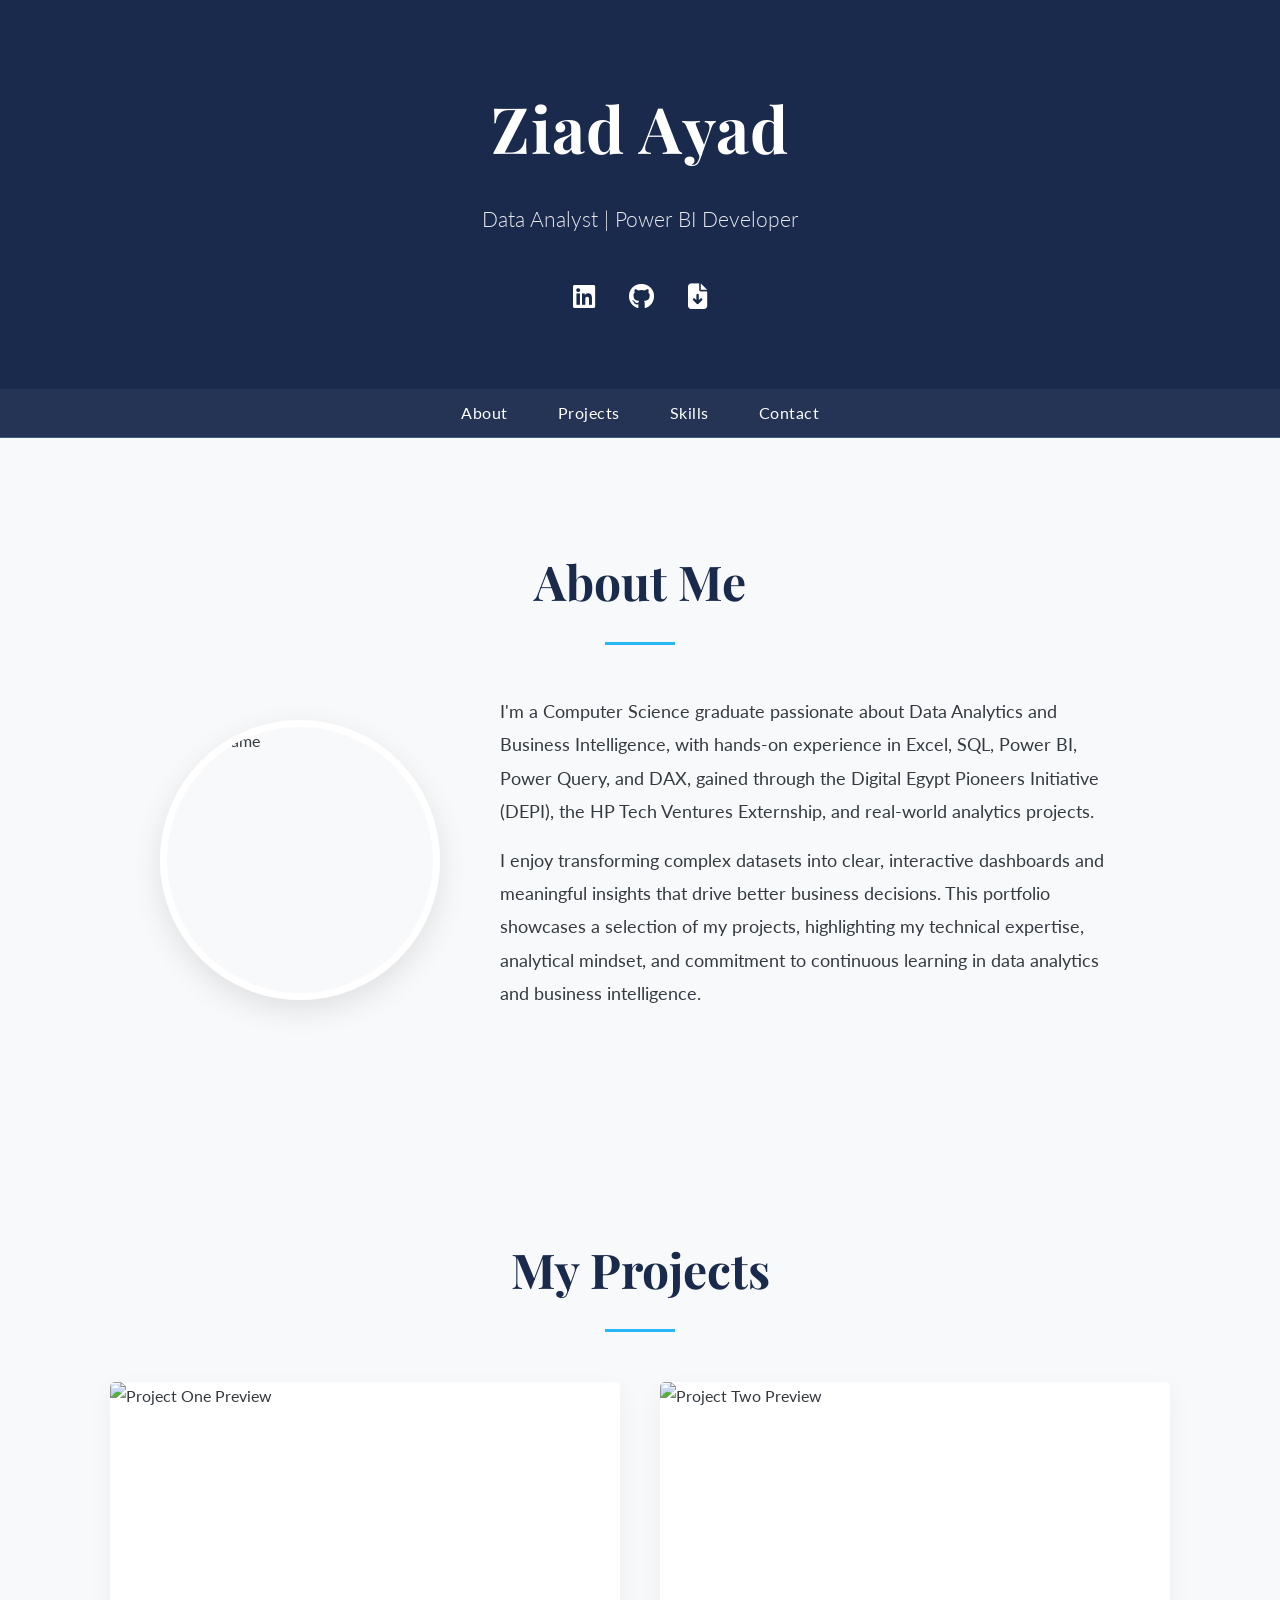
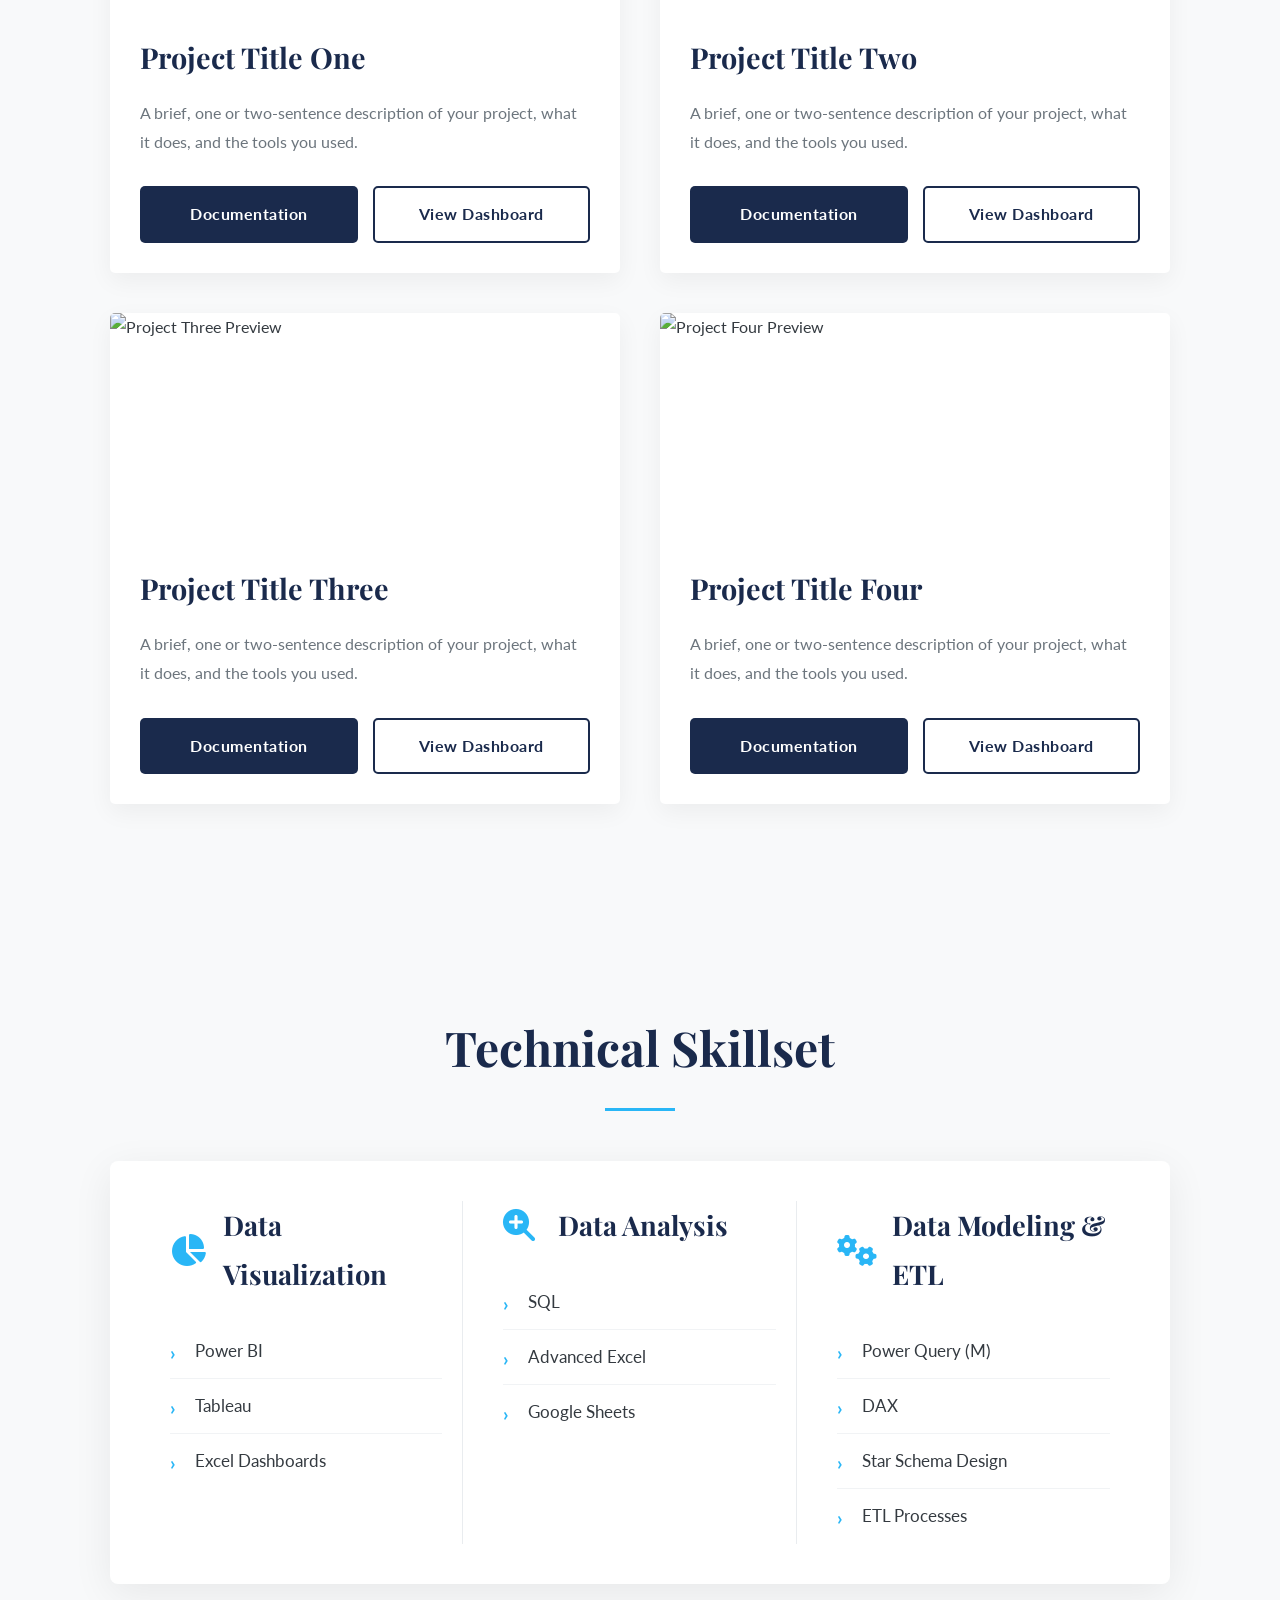
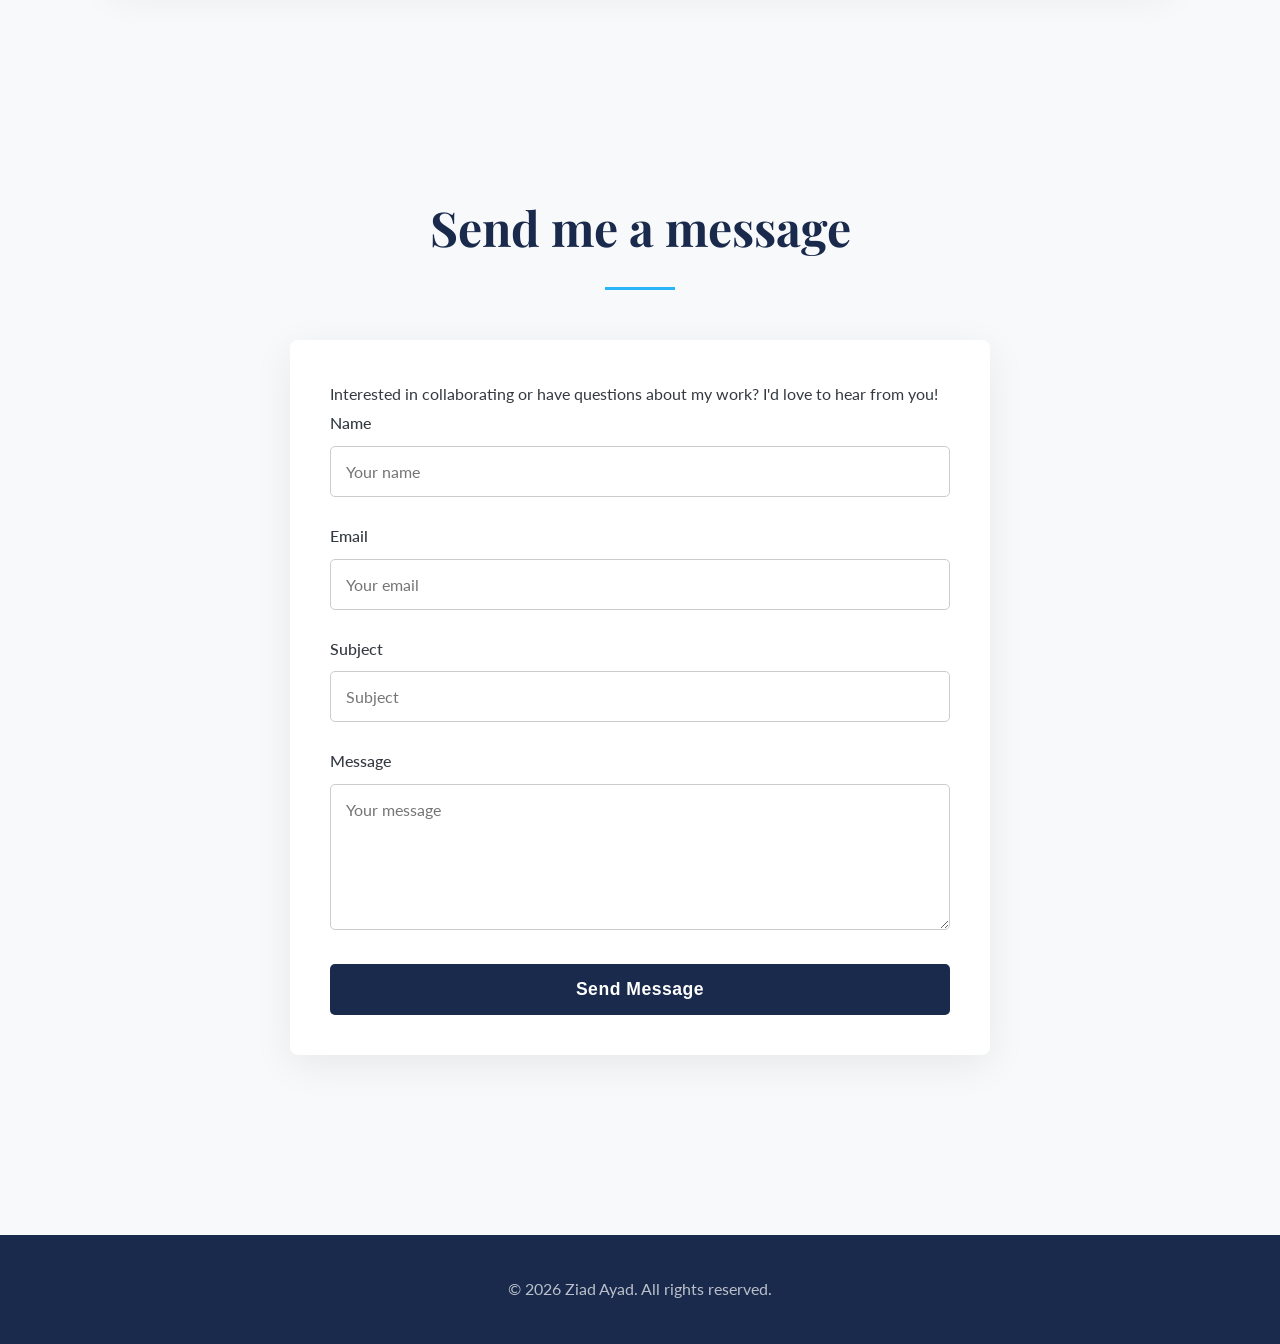
==== commit 174d0a07: "Update index.html" ====
--- a/index.html
+++ b/index.html
@@ -34,7 +34,7 @@
             <!--💡UPDATE: Add your social media links and CV file-->
             <a href="https://www.linkedin.com/in/ziad-ayad-b94305297/" target="_blank" title="LinkedIn"><i class="fab fa-linkedin"></i></a>
             <a href="https://github.com/Ziad-Ayad-199" target="_blank" title="GitHub"><i class="fab fa-github"></i></a>
-            <a href="assets/Ziad_Ayad_Data_Analyst.pdf" download title="Download CV"><i class="fab fa-file-arrow-down"></i></a>
+            <a href="assets/Ziad_Ayad_Data_Analyst.pdf" download title="Download CV"><i class="fas fa-file-arrow-down"></i></a>
         </div>
     </div>
 </header>
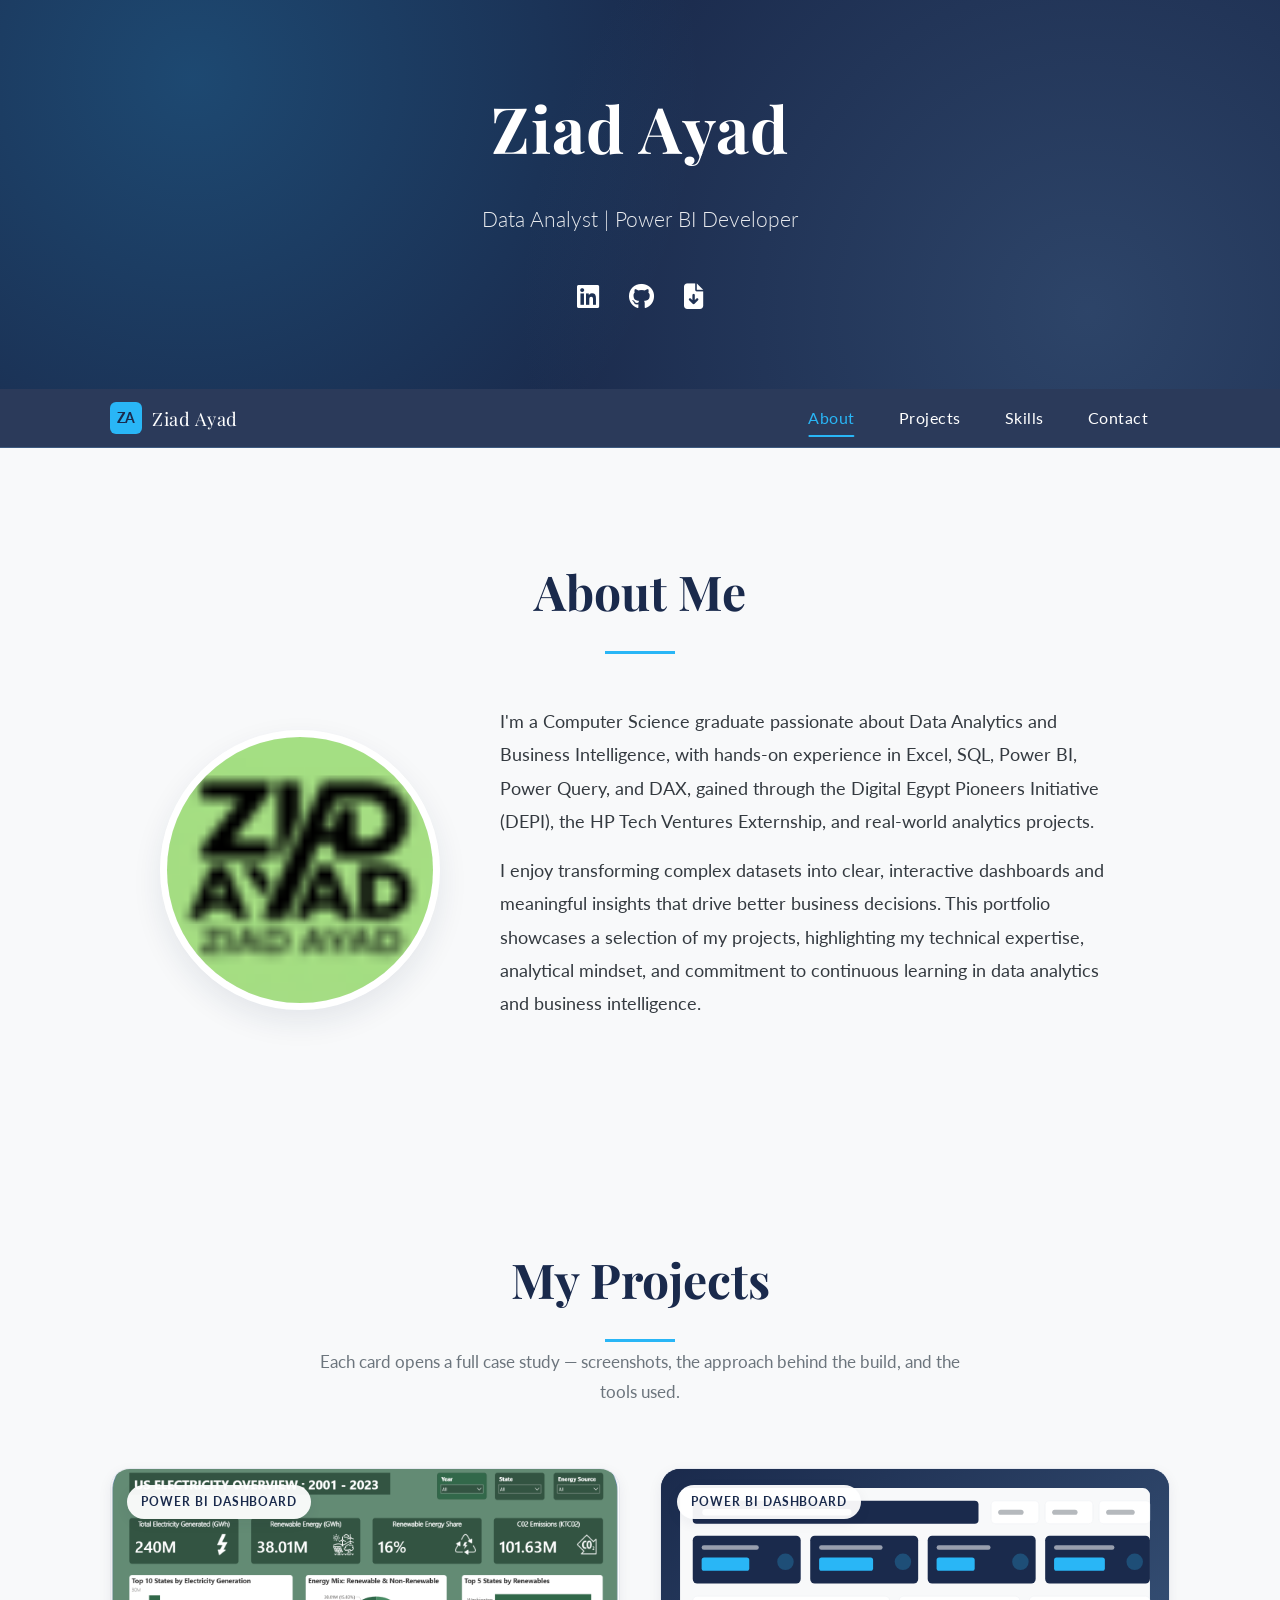
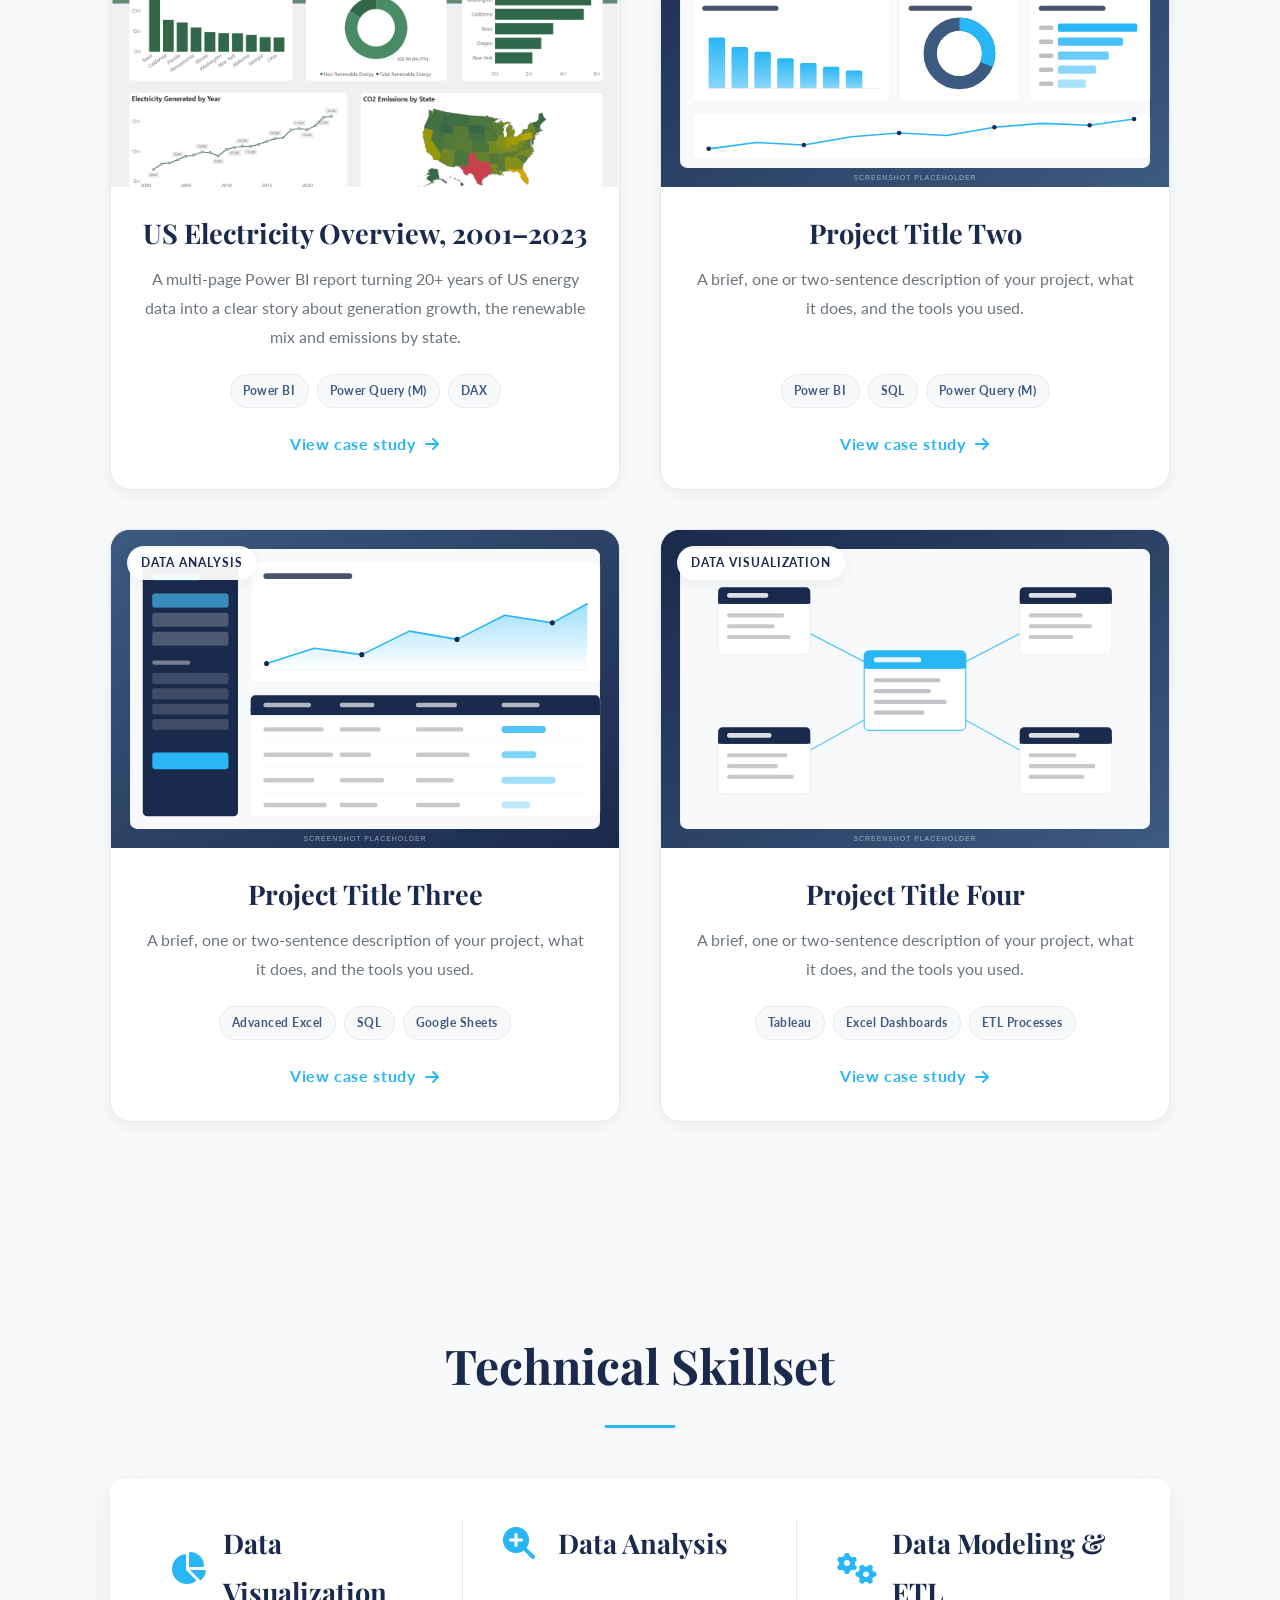
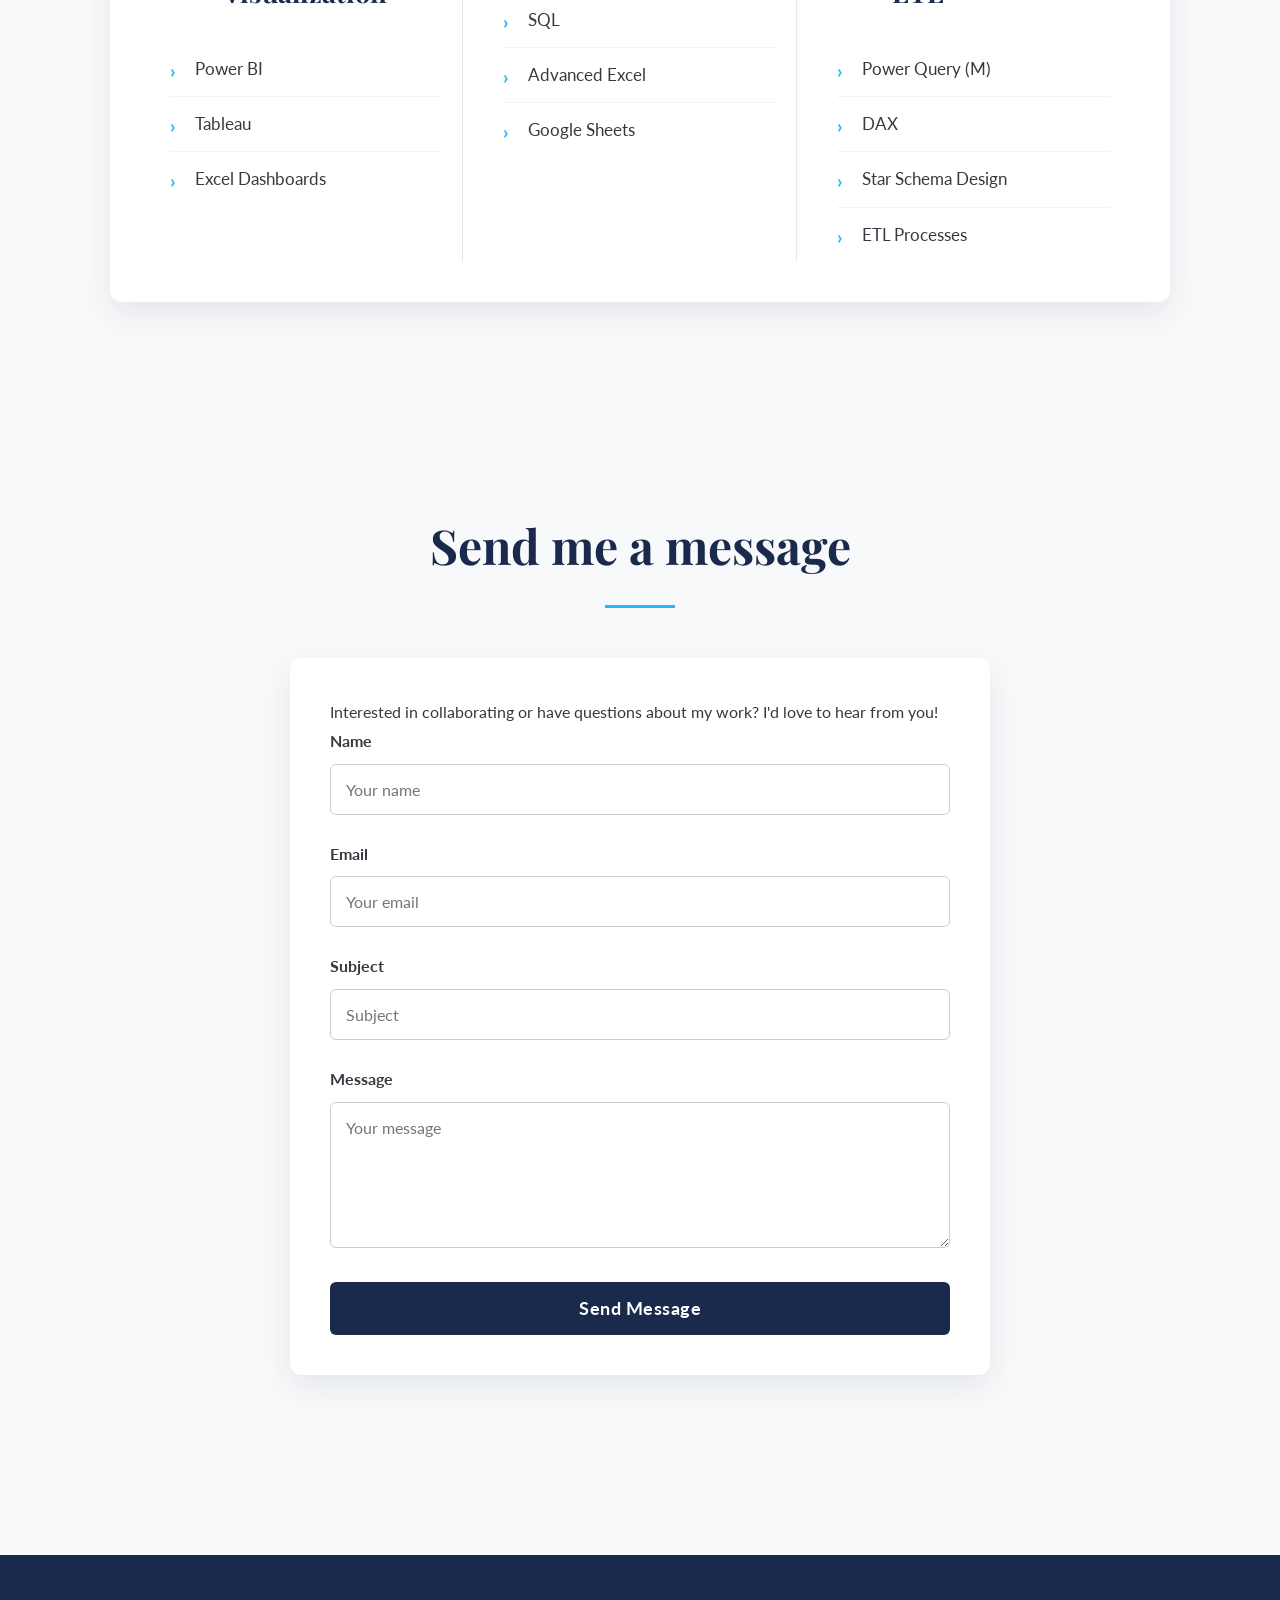
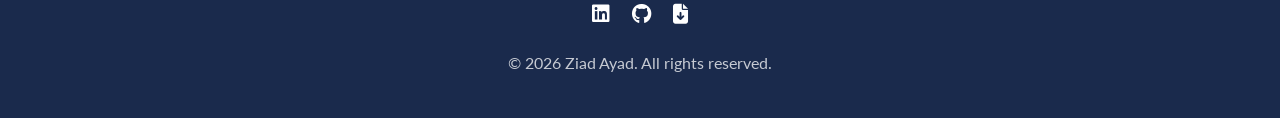
==== commit 76fc5ded: "Update-1" ====
--- a/index.html
+++ b/index.html
@@ -3,230 +3,162 @@
 <head>
     <meta charset="UTF-8">
     <meta name="viewport" content="width=device-width, initial-scale=1.0">
-    
+
     <!--💡UPDATE: Change the title to your name-->
     <title>Ziad Ayad | Data Analysis Portfolio</title>
-      
+    <meta name="description" content="Portfolio of Ziad Ayad — Data Analyst and Power BI Developer. Interactive dashboards, data modelling and analytics case studies.">
+
     <!--💡UPDATE: Add your favicon here. You can generate one at realfavicongenerator.net-->
-    <link rel="icon" type="image/png" href="/Ziad Ayad Icon (1).png">
-    <link rel="apple-touch-icon" href="/Ziad Ayad Icon (1).png">
-    
+    <link rel="icon" type="image/png" href="Ziad%20Ayad%20Icon%20(1).png">
+    <link rel="apple-touch-icon" href="Ziad%20Ayad%20Icon%20(1).png">
+
     <!-- Google Fonts for Elegant Typography -->
     <link rel="preconnect" href="https://fonts.googleapis.com">
     <link rel="preconnect" href="https://fonts.gstatic.com" crossorigin>
     <link href="https://fonts.googleapis.com/css2?family=Lato:wght@300;400;700&family=Playfair+Display:wght@500;700&display=swap" rel="stylesheet">
-    
+
     <!-- Font Awesome for Icons -->
     <link rel="stylesheet" href="https://cdnjs.cloudflare.com/ajax/libs/font-awesome/6.4.2/css/all.min.css">
-    
+
     <!-- Your Stylesheet -->
     <link rel="stylesheet" href="assets/css/style.css">
+
+    <!-- Flags that JS is available, so animations never hide content from no-JS visitors -->
+    <script>document.documentElement.classList.add('js');</script>
+
+    <!-- Shared site scripts (order matters: data -> components -> widgets -> boot) -->
+    <script defer src="assets/js/site-data.js"></script>
+    <script defer src="assets/js/components.js"></script>
+    <script defer src="assets/js/slider.js"></script>
+    <script defer src="assets/js/main.js"></script>
 </head>
-<body>
+<body data-page="home" data-base="">
 
-<!-- HEADER SECTION -->
-<header>
-    <div class="container">
-        <!--💡UPDATE: Change to your name and title-->
-        <h1>Ziad Ayad</h1>
-        <p>Data Analyst | Power BI Developer</p>
-        <div class="social-links">
-            <!--💡UPDATE: Add your social media links and CV file-->
-            <a href="https://www.linkedin.com/in/ziad-ayad-b94305297/" target="_blank" title="LinkedIn"><i class="fab fa-linkedin"></i></a>
-            <a href="https://github.com/Ziad-Ayad-199" target="_blank" title="GitHub"><i class="fab fa-github"></i></a>
-            <a href="assets/Ziad_Ayad_Data_Analyst.pdf" download title="Download CV"><i class="fas fa-file-arrow-down"></i></a>
-        </div>
-    </div>
-</header>
+<a class="skip-link" href="#main">Skip to content</a>
 
-<!-- NAVIGATION -->
-<nav>
-    <div class="container">
-        <ul>
-            <li><a href="#about">About</a></li>
-            <li><a href="#projects">Projects</a></li>
-            <li><a href="#skills">Skills</a></li>
-            <li><a href="#contact">Contact</a></li>
-        </ul>
-    </div>
-</nav>
+<!-- HEADER — rendered from assets/js/site-data.js -->
+<header id="site-header" class="site-header"></header>
 
-<!-- ABOUT SECTION -->
-<section id="about" class="section">
-    <div class="container">
-        <h2>About Me</h2>
-        <div class="about-content">
-            <!--💡UPDATE: Change the image to your own profile photo in assets/images/-->
-            <img src="assets/images/profile-placeholder.jpg" alt="Your Name" class="profile-photo">
-            <div class="about-text">
-                <!--💡UPDATE: Write your own 'About Me' text here-->
-                <p> I'm a Computer Science graduate passionate about Data Analytics and Business Intelligence, with hands-on experience in Excel, SQL, Power BI, Power Query, and DAX, gained through the Digital Egypt Pioneers Initiative (DEPI), the HP Tech Ventures Externship, and real-world analytics projects.</p>
-                <p> I enjoy transforming complex datasets into clear, interactive dashboards and meaningful insights that drive better business decisions. This portfolio showcases a selection of my projects, highlighting my technical expertise, analytical mindset, and commitment to continuous learning in data analytics and business intelligence.</p>
+<!-- NAVIGATION — shared component, identical on every page -->
+<nav id="site-nav" class="site-nav" aria-label="Main navigation"></nav>
+
+<main id="main">
+
+    <!-- ABOUT SECTION -->
+    <section id="about" class="section">
+        <div class="container">
+            <h2 data-reveal>About Me</h2>
+            <div class="about-content">
+                <!--💡UPDATE: Change the image to your own profile photo-->
+                <img src="Ziad%20Ayad%20Icon%20(1).png" alt="Portrait of Ziad Ayad" class="profile-photo"
+                     data-reveal width="280" height="280">
+                <div class="about-text" data-reveal style="--reveal-delay:.12s">
+                    <!--💡UPDATE: Write your own 'About Me' text here-->
+                    <p>I'm a Computer Science graduate passionate about Data Analytics and Business Intelligence, with hands-on experience in Excel, SQL, Power BI, Power Query, and DAX, gained through the Digital Egypt Pioneers Initiative (DEPI), the HP Tech Ventures Externship, and real-world analytics projects.</p>
+                    <p>I enjoy transforming complex datasets into clear, interactive dashboards and meaningful insights that drive better business decisions. This portfolio showcases a selection of my projects, highlighting my technical expertise, analytical mindset, and commitment to continuous learning in data analytics and business intelligence.</p>
+                </div>
             </div>
         </div>
-    </div>
-</section>
+    </section>
 
-<!-- PROJECTS SECTION -->
-<section id="projects" class="section">
-    <div class="container">
-        <h2>My Projects</h2>
-        <div class="projects-grid">
+    <!-- PROJECTS SECTION — cards are generated from PROJECTS in assets/js/site-data.js -->
+    <section id="projects" class="section">
+        <div class="container">
+            <h2 data-reveal>My Projects</h2>
+            <p class="section-intro" data-reveal>Each card opens a full case study — screenshots, the approach behind the build, and the tools used.</p>
+            <div class="projects-grid" id="projects-grid"></div>
+        </div>
+    </section>
 
-            <!--💡UPDATE: Replace this with your own project. Add as many as you like!-->
-            <!-- Project 1 -->
-             <div class="project-card">
-                <!--💡UPDATE: Add a preview image of your project to assets/images/ -->
-                <img src="assets/images/project-placeholder-1.jpg" alt="Project One Preview">
-                <div class="project-card-content">
-                    <h3>Project Title One</h3>
-                    <p>A brief, one or two-sentence description of your project, what it does, and the tools you used.</p>
-                    <div class="project-buttons">
-                        <!--💡UPDATE: Add link to your project's code/documentation on GitHub-->
-                        <a href="[YOUR_GITHUB_PROJECT_URL]" target="_blank" class="btn">Documentation</a>
-                        <!--💡UPDATE: Add link to your live dashboard (e.g., Power BI, Tableau Public)-->
-                        <a href="[YOUR_LIVE_DASHBOARD_URL]" target="_blank" class="btn btn-secondary">View Dashboard</a>
+    <!-- SKILLS SECTION -->
+    <section id="skills" class="section">
+        <div class="container">
+            <h2 data-reveal>Technical Skillset</h2>
+            <div class="skills-table" data-reveal>
+
+                <!--💡UPDATE: Customize your skills in each category-->
+                <!-- Column 1: Data Visualization -->
+                <div class="skill-column">
+                    <div class="skill-header">
+                        <i class="fas fa-chart-pie" aria-hidden="true"></i>
+                        <h3>Data Visualization</h3>
                     </div>
+                    <ul class="skill-list">
+                        <li>Power BI</li>
+                        <li>Tableau</li>
+                        <li>Excel Dashboards</li>
+                    </ul>
                 </div>
+
+                <!-- Column 2: Data Analysis -->
+                <div class="skill-column">
+                    <div class="skill-header">
+                        <i class="fas fa-search-plus" aria-hidden="true"></i>
+                        <h3>Data Analysis</h3>
+                    </div>
+                    <ul class="skill-list">
+                        <li>SQL</li>
+                        <li>Advanced Excel</li>
+                        <li>Google Sheets</li>
+                    </ul>
+                </div>
+
+                <!-- Column 3: Data Modeling & ETL -->
+                <div class="skill-column">
+                    <div class="skill-header">
+                        <i class="fas fa-cogs" aria-hidden="true"></i>
+                        <h3>Data Modeling &amp; ETL</h3>
+                    </div>
+                    <ul class="skill-list">
+                        <li>Power Query (M)</li>
+                        <li>DAX</li>
+                        <li>Star Schema Design</li>
+                        <li>ETL Processes</li>
+                    </ul>
+                </div>
+
             </div>
+        </div>
+    </section>
 
-            <!-- Project 2 -->
-            <div class="project-card">
-                <img src="assets/images/project-placeholder-2.jpg" alt="Project Two Preview">
-                <div class="project-card-content">
-                    <h3>Project Title Two</h3>
-                    <p>A brief, one or two-sentence description of your project, what it does, and the tools you used.</p>
-                    <div class="project-buttons">
-                        <a href="[YOUR_GITHUB_PROJECT_URL]" target="_blank" class="btn">Documentation</a>
-                        <a href="[YOUR_LIVE_DASHBOARD_URL]" target="_blank" class="btn btn-secondary">View Dashboard</a>
-                    </div>
+    <!-- CONTACT FORM SECTION -->
+    <section id="contact" class="section">
+        <div class="container">
+            <h2 data-reveal>Send me a message</h2>
+
+            <!--💡UPDATE: Go to formsubmit.co and replace the email with your own-->
+            <form action="https://formsubmit.co/ziadayad199@gmail.com" method="POST" class="contact-form" data-reveal>
+                <p>Interested in collaborating or have questions about my work? I'd love to hear from you!</p>
+
+                <!-- Form Fields -->
+                <div class="form-group">
+                    <label for="name">Name</label>
+                    <input type="text" name="name" id="name" placeholder="Your name" required>
                 </div>
-            </div>
+                <div class="form-group">
+                    <label for="email">Email</label>
+                    <input type="email" name="email" id="email" placeholder="Your email" required>
+                </div>
+                <div class="form-group">
+                    <label for="subject">Subject</label>
+                    <input type="text" name="subject" id="subject" placeholder="Subject" required>
+                </div>
+                <div class="form-group">
+                    <label for="message">Message</label>
+                    <textarea name="message" id="message" rows="6" placeholder="Your message" required></textarea>
+                </div>
 
-            <!-- Project 3 -->
-            <div class="project-card">
-                <img src="assets/images/project-placeholder-3.jpg" alt="Project Three Preview">
-                <div class="project-card-content">
-                    <h3>Project Title Three</h3>
-                    <p>A brief, one or two-sentence description of your project, what it does, and the tools you used.</p>
-                    <div class="project-buttons">
-                        <a href="[YOUR_GITHUB_PROJECT_URL]" target="_blank" class="btn">Documentation</a>
-                        <a href="[YOUR_LIVE_DASHBOARD_URL]" target="_blank" class="btn btn-secondary">View Dashboard</a>
-                    </div>
-                </div>
-            </div>
+                <!-- Submit Button -->
+                <button type="submit" class="btn">Send Message</button>
 
-            <!-- Project 4 -->
-            <div class="project-card">
-                <img src="assets/images/project-placeholder-4.jpg" alt="Project Four Preview">
-                <div class="project-card-content">
-                    <h3>Project Title Four</h3>
-                    <p>A brief, one or two-sentence description of your project, what it does, and the tools you used.</p>
-                    <div class="project-buttons">
-                        <a href="[YOUR_GITHUB_PROJECT_URL]" target="_blank" class="btn">Documentation</a>
-                        <a href="[YOUR_LIVE_DASHBOARD_URL]" target="_blank" class="btn btn-secondary">View Dashboard</a>
-                    </div>
-                </div>
-            </div>
+            </form>
+        </div>
+    </section>
 
-        </div>
-    </div>
-</section>
+</main>
 
-<!-- SKILLS SECTION -->
-<section id="skills" class="section">
-    <div class="container">
-        <h2>Technical Skillset</h2>
-        <div class="skills-table">
-            
-            <!--💡UPDATE: Customize your skills in each category-->
-            <!-- Column 1: Data Visualization -->
-            <div class="skill-column">
-                <div class="skill-header">
-                    <i class="fas fa-chart-pie"></i>
-                    <h3>Data Visualization</h3>
-                </div>
-                <ul class="skill-list">
-                    <li>Power BI</li>
-                    <li>Tableau</li>
-                    <li>Excel Dashboards</li>
-                </ul>
-            </div>
-
-            <!-- Column 2: Data Analysis -->
-            <div class="skill-column">
-                <div class="skill-header">
-                    <i class="fas fa-search-plus"></i>
-                    <h3>Data Analysis</h3>
-                </div>
-                <ul class="skill-list">
-                    <li>SQL</li>
-                    <li>Advanced Excel</li>
-                    <li>Google Sheets</li>
-                </ul>
-            </div>
-
-            <!-- Column 3: Data Modeling & ETL -->
-            <div class="skill-column">
-                <div class="skill-header">
-                    <i class="fas fa-cogs"></i>
-                    <h3>Data Modeling & ETL</h3>
-                </div>
-                <ul class="skill-list">
-                    <li>Power Query (M)</li>
-                    <li>DAX</li>
-                    <li>Star Schema Design</li>
-                    <li>ETL Processes</li>
-                </ul>
-            </div>
-
-        </div>
-    </div>
-</section>
-
-<!-- CONTACT FORM SECTION -->
-<section id="contact" class="section">
-    <div class="container">
-        <h2>Send me a message</h2>
-        
-        <!--💡UPDATE: Go to formsubmit.co and replace the email with your own-->
-        <form action="https://formsubmit.co/ziadayad199@gmail.com" method="POST" class="contact-form">
-            <p> Interested in collaborating or have questions about my work? I'd love to hear from you!</p>
-
-            <!-- Form Fields -->
-            <div class="form-group">
-                <label for="name">Name</label>
-                <input type="text" name="name" id="name" placeholder="Your name" required>
-            </div>
-            <div class="form-group">
-                <label for="email">Email</label>
-                <input type="email" name="email" id="email" placeholder="Your email" required>
-            </div>
-            <div class="form-group">
-                <label for="subject">Subject</label>
-                <input type="text" name="subject" id="subject" placeholder="Subject" required>
-            </div>
-            <div class="form-group">
-                <label for="message">Message</label>
-                <textarea name="message" id="message" rows="6" placeholder="Your message" required></textarea>
-            </div>
-            
-            <!-- Submit Button -->
-            <button type="submit" class="btn">Send Message</button>
-
-        </form>
-    </div>
-</section>
-
-<!-- FOOTER -->
-<footer>
-    <div class="container">
-        <!--💡UPDATE: Change the year and your name-->
-        <p>&copy; 2026 Ziad Ayad. All rights reserved.</p>
-    </div>
-</footer>
-
-<script src="assets/js/main.js"></script>
+<!-- FOOTER — shared component -->
+<footer id="site-footer" class="site-footer"></footer>
 
 </body>
 </html>
--- a/assets/css/style.css
+++ b/assets/css/style.css
@@ -1,24 +1,65 @@
-
-/* --- 1. Variables (Modern Tech Palette) --- */
+/* =========================================================
+   Ziad Ayad — Portfolio Stylesheet
+   1.  Design tokens
+   2.  Base & reset
+   3.  Accessibility helpers
+   4.  Page transitions & scroll reveal
+   5.  Header
+   6.  Navigation (shared across every page)
+   7.  Sections
+   8.  About
+   9.  Buttons
+   10. Project cards
+   11. Skills
+   12. Contact form
+   13. Footer
+   14. Project detail page
+   15. Image slider
+   16. Responsive
+   ========================================================= */
+
+/* --- 1. Design tokens --------------------------------- */
 :root {
-    /* This template uses a professional "Modern Tech" color scheme. */
+    /* Palette (unchanged "Modern Tech" scheme) */
     --primary-color: #1A2A4C;   /* Midnight Blue */
     --secondary-color: #3D5A80; /* Slate Blue */
     --accent-color: #29B6F6;    /* Vivid Sky Blue */
 
-    /* --- Shared Variables (These usually don't need to change) --- */
     --light-bg-color: #F8F9FA;
     --white-color: #ffffff;
     --dark-text-color: #343A40;
     --light-text-color: #6c757d;
     --card-bg-color: #ffffff;
-    
+    --border-color: #e6e9ef;
+    --accent-soft: rgba(41, 182, 246, 0.12);
+
     /* Fonts */
     --font-heading: 'Playfair Display', serif;
     --font-body: 'Lato', sans-serif;
-}
-
-/* --- 2. Base & Reset Styles --- */
+
+    /* Radii */
+    --radius-sm: 6px;
+    --radius-md: 12px;
+    --radius-lg: 20px;
+    --radius-pill: 999px;
+
+    /* Elevation */
+    --shadow-sm: 0 4px 14px rgba(26, 42, 76, 0.06);
+    --shadow-md: 0 12px 30px rgba(26, 42, 76, 0.09);
+    --shadow-lg: 0 26px 60px rgba(26, 42, 76, 0.14);
+
+    /* Motion */
+    --ease-out: cubic-bezier(0.22, 0.61, 0.36, 1);
+    --ease-spring: cubic-bezier(0.34, 1.3, 0.64, 1);
+    --speed-fast: 0.2s;
+    --speed: 0.35s;
+    --speed-slow: 0.6s;
+
+    /* Layout */
+    --nav-height: 58px;
+}
+
+/* --- 2. Base & reset ---------------------------------- */
 * {
     margin: 0;
     padding: 0;
@@ -27,6 +68,8 @@
 
 html {
     scroll-behavior: smooth;
+    scroll-padding-top: calc(var(--nav-height) + 20px);
+    -webkit-text-size-adjust: 100%;
 }
 
 body {
@@ -35,6 +78,7 @@
     line-height: 1.8;
     background-color: var(--light-bg-color);
     color: var(--dark-text-color);
+    overflow-x: hidden;
 }
 
 .container {
@@ -47,11 +91,13 @@
 a {
     text-decoration: none;
     color: var(--accent-color);
-    transition: all 0.3s ease-in-out;
+    transition: color var(--speed) var(--ease-out),
+                opacity var(--speed) var(--ease-out),
+                transform var(--speed) var(--ease-out);
 }
 
 a:hover {
-    opacity: 0.8;
+    opacity: 0.85;
 }
 
 img {
@@ -59,15 +105,110 @@
     height: auto;
 }
 
-/* --- 3. Header --- */
-header {
+ul {
+    list-style: none;
+}
+
+/* --- 3. Accessibility helpers ------------------------- */
+.skip-link {
+    position: absolute;
+    left: -9999px;
+    top: 0;
+    z-index: 2000;
+    background: var(--accent-color);
+    color: var(--primary-color);
+    padding: 12px 22px;
+    font-weight: 700;
+    border-radius: 0 0 var(--radius-sm) 0;
+}
+
+.skip-link:focus {
+    left: 0;
+}
+
+:focus-visible {
+    outline: 3px solid var(--accent-color);
+    outline-offset: 3px;
+    border-radius: 4px;
+}
+
+.visually-hidden {
+    position: absolute;
+    width: 1px;
+    height: 1px;
+    margin: -1px;
+    padding: 0;
+    overflow: hidden;
+    clip: rect(0 0 0 0);
+    white-space: nowrap;
+    border: 0;
+}
+
+/* --- 4. Page transitions & scroll reveal -------------- */
+/* Opacity only: a transform on <body> would create a containing block and
+   throw off the offset maths used for anchor scrolling. */
+@keyframes page-enter {
+    from { opacity: 0; }
+    to   { opacity: 1; }
+}
+
+@keyframes page-exit {
+    from { opacity: 1; transform: none; }
+    to   { opacity: 0; transform: translateY(-10px); }
+}
+
+/* Only animate when JS is available so no-JS visitors never get a blank page. */
+html.js body {
+    animation: page-enter var(--speed-slow) var(--ease-out) both;
+}
+
+html.js body.is-leaving {
+    animation: page-exit 0.28s var(--ease-out) both;
+}
+
+html.js [data-reveal] {
+    opacity: 0;
+    transform: translateY(28px);
+    transition: opacity 0.7s var(--ease-out), transform 0.7s var(--ease-out);
+    transition-delay: var(--reveal-delay, 0s);
+    will-change: opacity, transform;
+}
+
+html.js [data-reveal].is-revealed {
+    opacity: 1;
+    transform: none;
+}
+
+@media (prefers-reduced-motion: reduce) {
+    html {
+        scroll-behavior: auto;
+    }
+    *,
+    *::before,
+    *::after {
+        animation-duration: 0.001ms !important;
+        animation-iteration-count: 1 !important;
+        transition-duration: 0.001ms !important;
+        scroll-behavior: auto !important;
+    }
+    html.js [data-reveal] {
+        opacity: 1;
+        transform: none;
+    }
+}
+
+/* --- 5. Header ---------------------------------------- */
+header.site-header {
     background: var(--primary-color);
+    background-image:
+        radial-gradient(circle at 15% 20%, rgba(41, 182, 246, 0.22), transparent 45%),
+        radial-gradient(circle at 85% 80%, rgba(61, 90, 128, 0.55), transparent 50%);
     color: var(--white-color);
     padding: 70px 0;
     text-align: center;
 }
 
-header h1 {
+header.site-header h1 {
     font-family: var(--font-heading);
     font-size: 4rem;
     font-weight: 700;
@@ -75,54 +216,108 @@
     letter-spacing: 1px;
 }
 
-header p {
+header.site-header p {
     font-size: 1.3rem;
     font-weight: 300;
     opacity: 0.9;
     margin-bottom: 35px;
 }
 
-/* --- 3.5 Social Icons --- */
 .social-links a {
     color: var(--white-color);
     font-size: 1.6rem;
     margin: 0 15px;
-    transition: transform 0.3s ease, color 0.3s ease;
+    transition: transform var(--speed) var(--ease-spring), color var(--speed) var(--ease-out);
     display: inline-block;
 }
 
 .social-links a:hover {
     color: var(--accent-color);
-    transform: translateY(-3px);
-}
-
-/* --- 4. Navigation --- */
-nav {
-    background-color: rgba(26, 42, 76, 0.95); /* Adjusted for new primary color */
-    backdrop-filter: blur(5px);
+    transform: translateY(-4px) scale(1.1);
+}
+
+.social-links a:active {
+    transform: translateY(-1px) scale(0.96);
+}
+
+/* --- 6. Navigation ------------------------------------ */
+.site-nav {
+    background-color: rgba(26, 42, 76, 0.92);
+    backdrop-filter: blur(10px);
+    -webkit-backdrop-filter: blur(10px);
     position: sticky;
     top: 0;
     z-index: 1000;
     border-bottom: 1px solid var(--secondary-color);
-}
-
-nav ul {
+    min-height: var(--nav-height);
+    transition: box-shadow var(--speed) var(--ease-out),
+                background-color var(--speed) var(--ease-out);
+}
+
+.site-nav.is-stuck {
+    box-shadow: 0 10px 30px rgba(0, 0, 0, 0.22);
+    background-color: rgba(26, 42, 76, 0.97);
+}
+
+.site-nav .container {
+    display: flex;
+    align-items: center;
+    justify-content: space-between;
+    gap: 20px;
+    min-height: var(--nav-height);
+}
+
+.nav-brand {
+    display: inline-flex;
+    align-items: center;
+    gap: 10px;
+    color: var(--white-color);
+    font-family: var(--font-heading);
+    font-size: 1.15rem;
+    letter-spacing: 0.5px;
+    white-space: nowrap;
+}
+
+.nav-brand:hover {
+    opacity: 1;
+    color: var(--accent-color);
+}
+
+.nav-brand__mark {
+    display: grid;
+    place-items: center;
+    width: 32px;
+    height: 32px;
+    border-radius: var(--radius-sm);
+    background: var(--accent-color);
+    color: var(--primary-color);
+    font-family: var(--font-body);
+    font-weight: 700;
+    font-size: 0.85rem;
+    transition: transform var(--speed) var(--ease-spring);
+}
+
+.nav-brand:hover .nav-brand__mark {
+    transform: rotate(-8deg) scale(1.08);
+}
+
+.nav-links {
     display: flex;
     justify-content: center;
-    list-style: none;
-    padding: 10px 0;
-}
-
-nav ul li a {
+    align-items: center;
+}
+
+.nav-links a {
     color: var(--white-color);
     font-weight: 400;
-    padding: 15px 25px;
+    padding: 15px 22px;
     font-size: 1rem;
     letter-spacing: 0.5px;
     position: relative;
-}
-
-nav ul li a::after {
+    display: inline-block;
+}
+
+.nav-links a::after {
     content: '';
     position: absolute;
     bottom: 10px;
@@ -130,15 +325,91 @@
     transform: translateX(-50%);
     width: 0;
     height: 2px;
+    border-radius: 2px;
     background-color: var(--accent-color);
-    transition: width 0.4s ease;
-}
-
-nav ul li a:hover::after {
+    transition: width 0.4s var(--ease-out);
+}
+
+.nav-links a:hover {
+    opacity: 1;
+    color: var(--accent-color);
+}
+
+.nav-links a:hover::after,
+.nav-links a:focus-visible::after {
     width: 50%;
 }
 
-/* --- 5. Sections --- */
+.nav-links a.is-active {
+    color: var(--accent-color);
+    opacity: 1;
+}
+
+.nav-links a.is-active::after {
+    width: 50%;
+}
+
+.nav-toggle {
+    display: none;
+    background: transparent;
+    border: 1px solid rgba(255, 255, 255, 0.28);
+    border-radius: var(--radius-sm);
+    color: var(--white-color);
+    width: 42px;
+    height: 38px;
+    cursor: pointer;
+    position: relative;
+    transition: background-color var(--speed) var(--ease-out), transform var(--speed-fast) var(--ease-out);
+}
+
+.nav-toggle:active {
+    transform: scale(0.94);
+}
+
+.nav-toggle span,
+.nav-toggle span::before,
+.nav-toggle span::after {
+    content: '';
+    position: absolute;
+    left: 50%;
+    width: 20px;
+    height: 2px;
+    border-radius: 2px;
+    background: currentColor;
+    transform: translateX(-50%);
+    transition: transform var(--speed) var(--ease-out), opacity var(--speed-fast) var(--ease-out);
+}
+
+.nav-toggle span {
+    top: 50%;
+    margin-top: -1px;
+}
+
+.nav-toggle span::before {
+    top: -7px;
+    left: 0;
+    transform: none;
+}
+
+.nav-toggle span::after {
+    top: 7px;
+    left: 0;
+    transform: none;
+}
+
+.nav-toggle[aria-expanded='true'] span {
+    background: transparent;
+}
+
+.nav-toggle[aria-expanded='true'] span::before {
+    transform: translateY(7px) rotate(45deg);
+}
+
+.nav-toggle[aria-expanded='true'] span::after {
+    transform: translateY(-7px) rotate(-45deg);
+}
+
+/* --- 7. Sections -------------------------------------- */
 .section {
     padding: 100px 0;
 }
@@ -164,7 +435,15 @@
     background: var(--accent-color);
 }
 
-/* --- 5.1 About Section --- */
+.section-intro {
+    text-align: center;
+    max-width: 640px;
+    margin: -45px auto 60px;
+    color: var(--light-text-color);
+    font-size: 1.05rem;
+}
+
+/* --- 8. About ----------------------------------------- */
 .about-content {
     display: flex;
     align-items: center;
@@ -177,10 +456,18 @@
 .profile-photo {
     width: 280px;
     height: 280px;
+    flex-shrink: 0;
     border-radius: 50%;
     object-fit: cover;
+    background: var(--white-color);
     border: 7px solid var(--white-color);
-    box-shadow: 0 10px 30px rgba(0, 0, 0, 0.1);
+    box-shadow: var(--shadow-md);
+    transition: transform var(--speed-slow) var(--ease-spring), box-shadow var(--speed-slow) var(--ease-out);
+}
+
+.profile-photo:hover {
+    transform: scale(1.03) rotate(-1.5deg);
+    box-shadow: var(--shadow-lg);
 }
 
 .about-text {
@@ -193,7 +480,83 @@
     line-height: 1.9;
 }
 
-/* --- 5.5 Project Cards --- */
+/* --- 9. Buttons --------------------------------------- */
+.btn {
+    display: inline-flex;
+    align-items: center;
+    justify-content: center;
+    gap: 10px;
+    background: var(--primary-color);
+    color: var(--white-color);
+    padding: 13px 26px;
+    border-radius: var(--radius-sm);
+    font-family: var(--font-body);
+    font-weight: 700;
+    text-align: center;
+    letter-spacing: 0.5px;
+    border: 2px solid transparent;
+    cursor: pointer;
+    transition: background-color var(--speed) var(--ease-out),
+                color var(--speed) var(--ease-out),
+                transform var(--speed-fast) var(--ease-spring),
+                box-shadow var(--speed) var(--ease-out);
+}
+
+.btn:hover {
+    background: var(--accent-color);
+    color: var(--white-color);
+    opacity: 1;
+    transform: translateY(-3px);
+    box-shadow: var(--shadow-md);
+}
+
+.btn:active {
+    transform: translateY(-1px) scale(0.97);
+    box-shadow: var(--shadow-sm);
+}
+
+.btn i {
+    transition: transform var(--speed) var(--ease-out);
+}
+
+.btn:hover i {
+    transform: translateX(3px);
+}
+
+.btn-secondary {
+    background: transparent;
+    color: var(--primary-color);
+    border: 2px solid var(--primary-color);
+}
+
+.btn-secondary:hover {
+    background: var(--primary-color);
+    color: var(--white-color);
+}
+
+.btn-ghost {
+    background: transparent;
+    color: var(--primary-color);
+    border: 2px solid var(--border-color);
+}
+
+.btn-ghost:hover {
+    background: var(--white-color);
+    color: var(--accent-color);
+    border-color: var(--accent-color);
+}
+
+.project-buttons {
+    display: flex;
+    gap: 15px;
+    margin-top: auto;
+}
+
+.project-buttons .btn {
+    flex: 1;
+}
+
+/* --- 10. Project cards -------------------------------- */
 .projects-grid {
     display: grid;
     grid-template-columns: repeat(auto-fit, minmax(340px, 1fr));
@@ -201,85 +564,156 @@
 }
 
 .project-card {
+    position: relative;
     background: var(--card-bg-color);
-    border-radius: 5px;
+    border: 1px solid var(--border-color);
+    border-radius: var(--radius-lg);
     overflow: hidden;
-    box-shadow: 0 8px 25px rgba(0, 0, 0, 0.05);
-    transition: transform 0.4s ease, box-shadow 0.4s ease;
+    box-shadow: var(--shadow-sm);
     display: flex;
     flex-direction: column;
-}
-
-.project-card:hover {
-    transform: translateY(-12px);
-    box-shadow: 0 20px 40px rgba(0, 0, 0, 0.1);
-}
-
-.project-card img {
+    color: inherit;
+    isolation: isolate;
+    transition: transform var(--speed-slow) var(--ease-out),
+                box-shadow var(--speed-slow) var(--ease-out),
+                border-color var(--speed-slow) var(--ease-out);
+}
+
+.project-card:hover,
+.project-card:focus-visible {
+    opacity: 1;
+    transform: translateY(-10px) scale(1.015);
+    box-shadow: var(--shadow-lg);
+    border-color: rgba(41, 182, 246, 0.45);
+}
+
+.project-card:active {
+    transform: translateY(-4px) scale(0.995);
+}
+
+.project-card__media {
+    position: relative;
+    overflow: hidden;
+    background: linear-gradient(135deg, var(--primary-color), var(--secondary-color));
+    aspect-ratio: 16 / 10;
+}
+
+.project-card__media img {
     width: 100%;
-    height: 220px;
+    height: 100%;
     object-fit: cover;
-}
-
-.project-card-content {
-    padding: 30px;
+    display: block;
+    transition: transform 0.8s var(--ease-out);
+}
+
+.project-card:hover .project-card__media img {
+    transform: scale(1.07);
+}
+
+.project-card__media::after {
+    content: '';
+    position: absolute;
+    inset: 0;
+    background: linear-gradient(to top, rgba(26, 42, 76, 0.45), transparent 55%);
+    opacity: 0;
+    transition: opacity var(--speed-slow) var(--ease-out);
+}
+
+.project-card:hover .project-card__media::after {
+    opacity: 1;
+}
+
+.project-card__badge {
+    position: absolute;
+    top: 16px;
+    left: 16px;
+    z-index: 2;
+    background: rgba(255, 255, 255, 0.94);
+    color: var(--primary-color);
+    font-size: 0.75rem;
+    font-weight: 700;
+    letter-spacing: 0.08em;
+    text-transform: uppercase;
+    padding: 6px 14px;
+    border-radius: var(--radius-pill);
+    box-shadow: var(--shadow-sm);
+}
+
+.project-card__body {
+    padding: 28px 30px 30px;
     flex-grow: 1;
     display: flex;
     flex-direction: column;
-}
-
-.project-card-content h3 {
+    text-align: center;
+}
+
+.project-card__body h3 {
     font-family: var(--font-heading);
-    font-size: 1.8rem;
-    margin-bottom: 15px;
-    color: var(--primary-color);
-}
-
-.project-card-content p {
+    font-size: 1.7rem;
+    line-height: 1.35;
+    margin-bottom: 14px;
+    color: var(--primary-color);
+    transition: color var(--speed) var(--ease-out);
+}
+
+.project-card:hover .project-card__body h3 {
+    color: var(--accent-color);
+}
+
+.project-card__body p {
     color: var(--light-text-color);
-    margin-bottom: 30px;
+    margin-bottom: 22px;
     flex-grow: 1;
 }
 
-.project-buttons {
-    display: flex;
-    gap: 15px;
+.tag-list {
+    display: flex;
+    flex-wrap: wrap;
+    gap: 8px;
+    justify-content: center;
+    margin-bottom: 22px;
+}
+
+.tag {
+    font-size: 0.78rem;
+    font-weight: 700;
+    letter-spacing: 0.04em;
+    color: var(--secondary-color);
+    background: var(--light-bg-color);
+    border: 1px solid var(--border-color);
+    padding: 5px 12px;
+    border-radius: var(--radius-pill);
+    transition: background-color var(--speed) var(--ease-out),
+                border-color var(--speed) var(--ease-out),
+                color var(--speed) var(--ease-out);
+}
+
+.project-card:hover .tag {
+    background: var(--accent-soft);
+    border-color: rgba(41, 182, 246, 0.35);
+    color: var(--primary-color);
+}
+
+.project-card__cta {
     margin-top: auto;
-}
-
-.btn {
-    display: inline-block;
-    background: var(--primary-color);
-    color: var(--white-color);
-    padding: 12px 20px;
-    border-radius: 5px;
+    display: inline-flex;
+    align-items: center;
+    justify-content: center;
+    gap: 10px;
     font-weight: 700;
-    text-align: center;
-    transition: all 0.3s ease;
-    flex: 1;
-    letter-spacing: 0.5px;
-    border: 2px solid transparent;
-}
-
-.btn:hover {
-    background: var(--accent-color);
-    color: var(--white-color);
-    transform: translateY(-2px);
-}
-
-.btn-secondary {
-    background: transparent;
-    color: var(--primary-color);
-    border: 2px solid var(--primary-color);
-}
-
-.btn-secondary:hover {
-    background: var(--primary-color);
-    color: var(--white-color);
-}
-
-
-/* --- 6. Tabular Skills Section --- */
+    letter-spacing: 0.04em;
+    color: var(--accent-color);
+}
+
+.project-card__cta i {
+    transition: transform var(--speed) var(--ease-spring);
+}
+
+.project-card:hover .project-card__cta i {
+    transform: translateX(6px);
+}
+
+/* --- 11. Skills --------------------------------------- */
 #skills .container {
     max-width: 1100px;
 }
@@ -291,8 +725,8 @@
     margin-top: 50px;
     background-color: var(--card-bg-color);
     padding: 40px;
-    border-radius: 8px;
-    box-shadow: 0 10px 40px rgba(0, 0, 0, 0.07);
+    border-radius: var(--radius-md);
+    box-shadow: var(--shadow-md);
 }
 
 .skill-column {
@@ -300,7 +734,7 @@
 }
 
 .skill-column:not(:last-child) {
-    border-right: 1px solid #e9ecef;
+    border-right: 1px solid var(--border-color);
 }
 
 .skill-header {
@@ -323,21 +757,19 @@
 }
 
 .skill-list {
-    list-style: none;
     padding-left: 0;
 }
 
 .skill-list li {
-    padding: 12px 0;
+    padding: 12px 0 12px 25px;
     font-size: 1.05rem;
     color: var(--dark-text-color);
     border-bottom: 1px solid #f1f3f5;
     position: relative;
-    padding-left: 25px;
 }
 
 .skill-list li::before {
-    content: '›';
+    content: '\203A';
     position: absolute;
     left: 0;
     top: 12px;
@@ -350,7 +782,7 @@
     border-bottom: none;
 }
 
-/* --- 7. Contact Form --- */
+/* --- 12. Contact form --------------------------------- */
 #contact .container {
     max-width: 800px;
 }
@@ -360,8 +792,8 @@
     margin: 0 auto;
     background: var(--card-bg-color);
     padding: 40px;
-    border-radius: 8px;
-    box-shadow: 0 10px 40px rgba(0, 0, 0, 0.07);
+    border-radius: var(--radius-md);
+    box-shadow: var(--shadow-md);
 }
 
 .form-group {
@@ -371,7 +803,7 @@
 .contact-form label {
     display: block;
     margin-bottom: 8px;
-    font-weight: 500;
+    font-weight: 700;
     font-size: 1rem;
     color: var(--dark-text-color);
 }
@@ -381,31 +813,28 @@
     width: 100%;
     padding: 15px;
     border: 1px solid #ccc;
-    border-radius: 5px;
+    border-radius: var(--radius-sm);
     font-family: var(--font-body);
     font-size: 1rem;
-    transition: border-color 0.3s ease, box-shadow 0.3s ease;
+    transition: border-color var(--speed) var(--ease-out), box-shadow var(--speed) var(--ease-out);
 }
 
 .contact-form input:focus,
 .contact-form textarea:focus {
     outline: none;
     border-color: var(--accent-color);
-    box-shadow: 0 0 0 3px rgba(41, 182, 246, 0.25); /* Adjusted for new accent color */
+    box-shadow: 0 0 0 3px rgba(41, 182, 246, 0.25);
 }
 
 .contact-form button.btn {
     width: 100%;
-    padding: 15px;
+    padding: 16px;
     font-size: 1.1rem;
-    font-weight: 700;
-    letter-spacing: 0.5px;
     border: none;
-    cursor: pointer;
-}
-
-/* --- 8. Footer --- */
-footer {
+}
+
+/* --- 13. Footer --------------------------------------- */
+.site-footer {
     background: var(--primary-color);
     color: var(--white-color);
     text-align: center;
@@ -413,36 +842,694 @@
     margin-top: 80px;
 }
 
-footer p {
-    opacity: 0.7;
-}
-
-/* --- 9. Responsive Design --- */
+.site-footer p {
+    opacity: 0.75;
+}
+
+.site-footer .social-links {
+    margin-bottom: 18px;
+}
+
+.site-footer .social-links a {
+    font-size: 1.25rem;
+    margin: 0 11px;
+}
+
+/* --- 14. Project detail page -------------------------- */
+.project-page {
+    padding-bottom: 40px;
+}
+
+.project-hero {
+    background: var(--primary-color);
+    background-image:
+        radial-gradient(circle at 12% 18%, rgba(41, 182, 246, 0.28), transparent 48%),
+        radial-gradient(circle at 88% 82%, rgba(61, 90, 128, 0.6), transparent 52%);
+    color: var(--white-color);
+    padding: 70px 0 80px;
+}
+
+.breadcrumb {
+    display: flex;
+    flex-wrap: wrap;
+    align-items: center;
+    gap: 10px;
+    font-size: 0.9rem;
+    margin-bottom: 28px;
+    color: rgba(255, 255, 255, 0.65);
+}
+
+.breadcrumb a {
+    color: rgba(255, 255, 255, 0.8);
+}
+
+.breadcrumb a:hover {
+    color: var(--accent-color);
+    opacity: 1;
+}
+
+.breadcrumb i {
+    font-size: 0.7rem;
+    opacity: 0.6;
+}
+
+.breadcrumb [aria-current='page'] {
+    color: var(--white-color);
+}
+
+.project-hero__eyebrow {
+    display: inline-block;
+    font-size: 0.78rem;
+    font-weight: 700;
+    letter-spacing: 0.14em;
+    text-transform: uppercase;
+    color: var(--primary-color);
+    background: var(--accent-color);
+    padding: 6px 16px;
+    border-radius: var(--radius-pill);
+    margin-bottom: 22px;
+}
+
+.project-hero__title {
+    font-family: var(--font-heading);
+    font-size: clamp(2.4rem, 6vw, 4rem);
+    font-weight: 700;
+    line-height: 1.15;
+    letter-spacing: 0.5px;
+    margin-bottom: 18px;
+    max-width: 18ch;
+}
+
+.project-hero__tagline {
+    font-size: 1.2rem;
+    font-weight: 300;
+    opacity: 0.92;
+    max-width: 60ch;
+    margin-bottom: 34px;
+}
+
+.project-hero__meta {
+    display: flex;
+    flex-wrap: wrap;
+    gap: 14px 46px;
+    margin-bottom: 36px;
+    padding-top: 28px;
+    border-top: 1px solid rgba(255, 255, 255, 0.16);
+}
+
+.project-hero__meta dt {
+    font-size: 0.74rem;
+    font-weight: 700;
+    letter-spacing: 0.14em;
+    text-transform: uppercase;
+    color: var(--accent-color);
+    margin-bottom: 2px;
+}
+
+.project-hero__meta dd {
+    font-size: 1.02rem;
+    line-height: 1.5;
+}
+
+.project-hero__actions {
+    display: flex;
+    flex-wrap: wrap;
+    gap: 16px;
+}
+
+.project-hero__actions .btn {
+    background: var(--accent-color);
+    color: var(--primary-color);
+}
+
+.project-hero__actions .btn:hover {
+    background: var(--white-color);
+    color: var(--primary-color);
+}
+
+.project-hero__actions .btn-ghost {
+    background: transparent;
+    color: var(--white-color);
+    border-color: rgba(255, 255, 255, 0.4);
+}
+
+.project-hero__actions .btn-ghost:hover {
+    background: rgba(255, 255, 255, 0.12);
+    color: var(--white-color);
+    border-color: var(--white-color);
+}
+
+/* Slider block pulled up so it overlaps the hero */
+.project-gallery {
+    margin-top: -50px;
+    position: relative;
+    z-index: 5;
+}
+
+/* Body: description + sidebar */
+.project-body {
+    display: grid;
+    grid-template-columns: minmax(0, 1fr) 320px;
+    gap: 60px;
+    align-items: start;
+    padding: 80px 0 20px;
+}
+
+.project-prose h2 {
+    font-family: var(--font-heading);
+    font-size: 2.1rem;
+    color: var(--primary-color);
+    margin-bottom: 22px;
+}
+
+.project-prose h3 {
+    font-family: var(--font-heading);
+    font-size: 1.45rem;
+    color: var(--primary-color);
+    margin: 38px 0 14px;
+}
+
+.project-prose p {
+    font-size: 1.08rem;
+    line-height: 1.95;
+    color: var(--dark-text-color);
+    margin-bottom: 22px;
+    max-width: 68ch;
+}
+
+.project-prose p:last-child {
+    margin-bottom: 0;
+}
+
+.project-aside {
+    position: sticky;
+    top: calc(var(--nav-height) + 24px);
+    display: grid;
+    gap: 22px;
+}
+
+.info-card {
+    background: var(--card-bg-color);
+    border: 1px solid var(--border-color);
+    border-radius: var(--radius-md);
+    padding: 26px 26px 28px;
+    box-shadow: var(--shadow-sm);
+    transition: box-shadow var(--speed-slow) var(--ease-out), transform var(--speed-slow) var(--ease-out);
+}
+
+.info-card:hover {
+    box-shadow: var(--shadow-md);
+    transform: translateY(-3px);
+}
+
+.info-card__title {
+    display: flex;
+    align-items: center;
+    gap: 10px;
+    font-family: var(--font-body);
+    font-size: 0.78rem;
+    font-weight: 700;
+    letter-spacing: 0.14em;
+    text-transform: uppercase;
+    color: var(--light-text-color);
+    margin-bottom: 18px;
+}
+
+.info-card__title i {
+    color: var(--accent-color);
+    font-size: 1rem;
+}
+
+.info-card .tag-list {
+    justify-content: flex-start;
+    margin-bottom: 0;
+}
+
+.info-card .tag {
+    background: var(--accent-soft);
+    border-color: rgba(41, 182, 246, 0.28);
+    color: var(--primary-color);
+    font-size: 0.82rem;
+    padding: 6px 14px;
+}
+
+.link-stack {
+    display: grid;
+    gap: 12px;
+}
+
+.link-stack .btn {
+    width: 100%;
+}
+
+/* Features */
+.project-features {
+    padding: 30px 0 20px;
+}
+
+.project-features h2 {
+    font-family: var(--font-heading);
+    font-size: 2.1rem;
+    color: var(--primary-color);
+    margin-bottom: 34px;
+}
+
+.feature-grid {
+    display: grid;
+    grid-template-columns: repeat(auto-fit, minmax(280px, 1fr));
+    gap: 20px;
+}
+
+.feature-item {
+    display: flex;
+    gap: 16px;
+    background: var(--card-bg-color);
+    border: 1px solid var(--border-color);
+    border-radius: var(--radius-md);
+    padding: 24px 26px;
+    box-shadow: var(--shadow-sm);
+    transition: transform var(--speed-slow) var(--ease-out),
+                box-shadow var(--speed-slow) var(--ease-out),
+                border-color var(--speed-slow) var(--ease-out);
+}
+
+.feature-item:hover {
+    transform: translateY(-6px);
+    box-shadow: var(--shadow-md);
+    border-color: rgba(41, 182, 246, 0.4);
+}
+
+.feature-item i {
+    color: var(--accent-color);
+    font-size: 1.1rem;
+    margin-top: 6px;
+    flex-shrink: 0;
+}
+
+.feature-item p {
+    line-height: 1.7;
+}
+
+/* Prev / next project pager */
+.project-pager {
+    display: grid;
+    grid-template-columns: 1fr 1fr;
+    gap: 20px;
+    margin: 70px 0 20px;
+    padding-top: 40px;
+    border-top: 1px solid var(--border-color);
+}
+
+.pager-link {
+    display: flex;
+    flex-direction: column;
+    gap: 6px;
+    padding: 24px 26px;
+    background: var(--card-bg-color);
+    border: 1px solid var(--border-color);
+    border-radius: var(--radius-md);
+    color: var(--primary-color);
+    box-shadow: var(--shadow-sm);
+    transition: transform var(--speed-slow) var(--ease-out),
+                box-shadow var(--speed-slow) var(--ease-out),
+                border-color var(--speed-slow) var(--ease-out);
+}
+
+.pager-link:hover {
+    opacity: 1;
+    transform: translateY(-5px);
+    box-shadow: var(--shadow-md);
+    border-color: rgba(41, 182, 246, 0.4);
+}
+
+.pager-link--next {
+    text-align: right;
+    grid-column: 2;
+}
+
+.pager-link__label {
+    display: flex;
+    align-items: center;
+    gap: 8px;
+    font-size: 0.76rem;
+    font-weight: 700;
+    letter-spacing: 0.14em;
+    text-transform: uppercase;
+    color: var(--light-text-color);
+}
+
+.pager-link--next .pager-link__label {
+    justify-content: flex-end;
+}
+
+.pager-link__title {
+    font-family: var(--font-heading);
+    font-size: 1.25rem;
+    line-height: 1.4;
+}
+
+.pager-link:hover .pager-link__title {
+    color: var(--accent-color);
+}
+
+/* --- 15. Image slider --------------------------------- */
+.slider {
+    background: var(--card-bg-color);
+    border: 1px solid var(--border-color);
+    border-radius: var(--radius-lg);
+    box-shadow: var(--shadow-lg);
+    overflow: hidden;
+}
+
+.slider__viewport {
+    position: relative;
+    overflow: hidden;
+    background: var(--primary-color);
+    touch-action: pan-y;
+    cursor: grab;
+}
+
+.slider__viewport.is-dragging {
+    cursor: grabbing;
+}
+
+.slider__track {
+    display: flex;
+    will-change: transform;
+    transition: transform 0.65s var(--ease-out);
+}
+
+.slider__track.is-dragging {
+    transition: none;
+}
+
+.slide {
+    flex: 0 0 100%;
+    min-width: 0;
+    position: relative;
+    aspect-ratio: 16 / 10;
+    background: linear-gradient(135deg, var(--primary-color), var(--secondary-color));
+    overflow: hidden;
+}
+
+.slide img {
+    width: 100%;
+    height: 100%;
+    object-fit: contain;
+    display: block;
+    -webkit-user-drag: none;
+    user-select: none;
+    transform: scale(1.04);
+    opacity: 0.6;
+    transition: transform 0.9s var(--ease-out), opacity 0.6s var(--ease-out);
+}
+
+.slide.is-current img {
+    transform: scale(1);
+    opacity: 1;
+}
+
+.slide figcaption {
+    position: absolute;
+    left: 0;
+    right: 0;
+    bottom: 0;
+    padding: 46px 26px 20px;
+    background: linear-gradient(to top, rgba(26, 42, 76, 0.9), transparent);
+    color: var(--white-color);
+    font-size: 0.95rem;
+    line-height: 1.6;
+    text-align: center;
+    opacity: 0;
+    transform: translateY(14px);
+    transition: opacity 0.5s var(--ease-out) 0.15s, transform 0.5s var(--ease-out) 0.15s;
+}
+
+.slide.is-current figcaption {
+    opacity: 1;
+    transform: none;
+}
+
+.slider__nav {
+    position: absolute;
+    top: 50%;
+    transform: translateY(-50%);
+    z-index: 3;
+    width: 48px;
+    height: 48px;
+    display: grid;
+    place-items: center;
+    border: none;
+    border-radius: 50%;
+    background: rgba(255, 255, 255, 0.9);
+    color: var(--primary-color);
+    font-size: 1rem;
+    cursor: pointer;
+    box-shadow: var(--shadow-md);
+    opacity: 0;
+    transition: opacity var(--speed) var(--ease-out),
+                transform var(--speed) var(--ease-spring),
+                background-color var(--speed) var(--ease-out),
+                color var(--speed) var(--ease-out);
+}
+
+.slider:hover .slider__nav,
+.slider:focus-within .slider__nav {
+    opacity: 1;
+}
+
+.slider__nav:hover {
+    background: var(--accent-color);
+    color: var(--white-color);
+    transform: translateY(-50%) scale(1.12);
+}
+
+.slider__nav:active {
+    transform: translateY(-50%) scale(0.94);
+}
+
+.slider__nav:disabled {
+    opacity: 0.25 !important;
+    cursor: not-allowed;
+}
+
+.slider__nav--prev { left: 18px; }
+.slider__nav--next { right: 18px; }
+
+.slider__footer {
+    display: flex;
+    align-items: center;
+    justify-content: space-between;
+    gap: 18px;
+    padding: 16px 22px;
+    background: var(--card-bg-color);
+}
+
+.slider__dots {
+    display: flex;
+    align-items: center;
+    gap: 10px;
+    flex-wrap: wrap;
+}
+
+.slider__dot {
+    width: 10px;
+    height: 10px;
+    padding: 0;
+    border: none;
+    border-radius: var(--radius-pill);
+    background: #cfd6e0;
+    cursor: pointer;
+    transition: width var(--speed) var(--ease-spring), background-color var(--speed) var(--ease-out);
+}
+
+.slider__dot:hover {
+    background: var(--secondary-color);
+}
+
+.slider__dot.is-active {
+    width: 30px;
+    background: var(--accent-color);
+}
+
+.slider__tools {
+    display: flex;
+    align-items: center;
+    gap: 16px;
+}
+
+.slider__count {
+    font-size: 0.85rem;
+    font-weight: 700;
+    letter-spacing: 0.08em;
+    color: var(--light-text-color);
+    font-variant-numeric: tabular-nums;
+}
+
+.slider__play {
+    display: grid;
+    place-items: center;
+    width: 34px;
+    height: 34px;
+    border: 1px solid var(--border-color);
+    border-radius: 50%;
+    background: transparent;
+    color: var(--secondary-color);
+    font-size: 0.75rem;
+    cursor: pointer;
+    transition: background-color var(--speed) var(--ease-out),
+                color var(--speed) var(--ease-out),
+                transform var(--speed-fast) var(--ease-spring);
+}
+
+.slider__play:hover {
+    background: var(--accent-color);
+    color: var(--white-color);
+    border-color: var(--accent-color);
+}
+
+.slider__play:active {
+    transform: scale(0.9);
+}
+
+.slider__progress {
+    height: 3px;
+    background: var(--border-color);
+    overflow: hidden;
+}
+
+.slider__progress span {
+    display: block;
+    height: 100%;
+    width: 0;
+    background: var(--accent-color);
+    transform-origin: left center;
+}
+
+.slider--single .slider__nav,
+.slider--single .slider__dots,
+.slider--single .slider__play,
+.slider--single .slider__progress {
+    display: none;
+}
+
+.slider--single .slider__footer {
+    justify-content: center;
+}
+
+/* --- 16. Responsive ----------------------------------- */
 @media (max-width: 992px) {
     .skills-table {
         grid-template-columns: 1fr 1fr;
     }
+
     .skill-column:nth-child(2) {
         border-right: none;
     }
+
+    .project-body {
+        grid-template-columns: 1fr;
+        gap: 40px;
+        padding-top: 60px;
+    }
+
+    .project-aside {
+        position: static;
+        grid-template-columns: repeat(auto-fit, minmax(260px, 1fr));
+    }
 }
 
 @media (max-width: 768px) {
-    header h1 {
+    header.site-header {
+        padding: 55px 0;
+    }
+
+    header.site-header h1 {
         font-size: 2.8rem;
     }
-    
+
+    header.site-header p {
+        font-size: 1.1rem;
+    }
+
+    .section {
+        padding: 70px 0;
+    }
+
+    .section h2 {
+        font-size: 2.2rem;
+        margin-bottom: 60px;
+    }
+
     .about-content {
         flex-direction: column;
         text-align: center;
+        gap: 35px;
+    }
+
+    .profile-photo {
+        width: 210px;
+        height: 210px;
+    }
+
+    /* Collapsible nav */
+    .nav-toggle {
+        display: block;
+    }
+
+    .site-nav .container {
+        flex-wrap: wrap;
+        padding-top: 8px;
+        padding-bottom: 8px;
+    }
+
+    .nav-links {
+        flex-basis: 100%;
+        flex-direction: column;
+        align-items: stretch;
+        overflow: hidden;
+        max-height: 0;
+        opacity: 0;
+        /* `visibility` keeps the collapsed links out of the tab order. */
+        visibility: hidden;
+        transition: max-height 0.45s var(--ease-out),
+                    opacity 0.3s var(--ease-out),
+                    visibility 0s linear 0.45s;
+    }
+
+    .nav-links.is-open {
+        max-height: 340px;
+        opacity: 1;
+        visibility: visible;
+        padding-bottom: 10px;
+        transition: max-height 0.45s var(--ease-out),
+                    opacity 0.3s var(--ease-out),
+                    visibility 0s;
+    }
+
+    .nav-links a {
+        padding: 13px 6px;
+        border-bottom: 1px solid rgba(255, 255, 255, 0.08);
+    }
+
+    .nav-links a::after {
+        left: 6px;
+        transform: none;
+        bottom: 8px;
+    }
+
+    .nav-links a:hover::after,
+    .nav-links a.is-active::after {
+        width: 26px;
     }
 
     #projects .container {
-        padding: 0 5px; 
+        padding: 0 5px;
     }
 
     .projects-grid {
-        grid-template-columns: repeat(2, 1fr);
+        grid-template-columns: 1fr;
+        gap: 28px;
     }
 
     .skills-table {
@@ -453,7 +1540,69 @@
 
     .skill-column:not(:last-child) {
         border-right: none;
-        border-bottom: 1px solid #e9ecef;
+        border-bottom: 1px solid var(--border-color);
         padding-bottom: 30px;
     }
-}
+
+    .contact-form {
+        padding: 26px 20px;
+    }
+
+    /* Project page */
+    .project-hero {
+        padding: 45px 0 65px;
+    }
+
+    .project-hero__meta {
+        gap: 18px 30px;
+    }
+
+    .project-gallery {
+        margin-top: -35px;
+    }
+
+    .slider__nav {
+        width: 40px;
+        height: 40px;
+        opacity: 1; /* always visible on touch devices */
+    }
+
+    .slider__nav--prev { left: 10px; }
+    .slider__nav--next { right: 10px; }
+
+    .slide figcaption {
+        font-size: 0.85rem;
+        padding: 34px 16px 14px;
+    }
+
+    .project-prose h2,
+    .project-features h2 {
+        font-size: 1.75rem;
+    }
+
+    .project-pager {
+        grid-template-columns: 1fr;
+        margin-top: 50px;
+    }
+
+    .pager-link--next {
+        grid-column: 1;
+    }
+}
+
+@media (max-width: 480px) {
+    .container {
+        width: 94%;
+        padding: 0 12px;
+    }
+
+    .slider__footer {
+        flex-direction: column;
+        gap: 12px;
+        padding: 14px;
+    }
+
+    .project-hero__actions .btn {
+        width: 100%;
+    }
+}
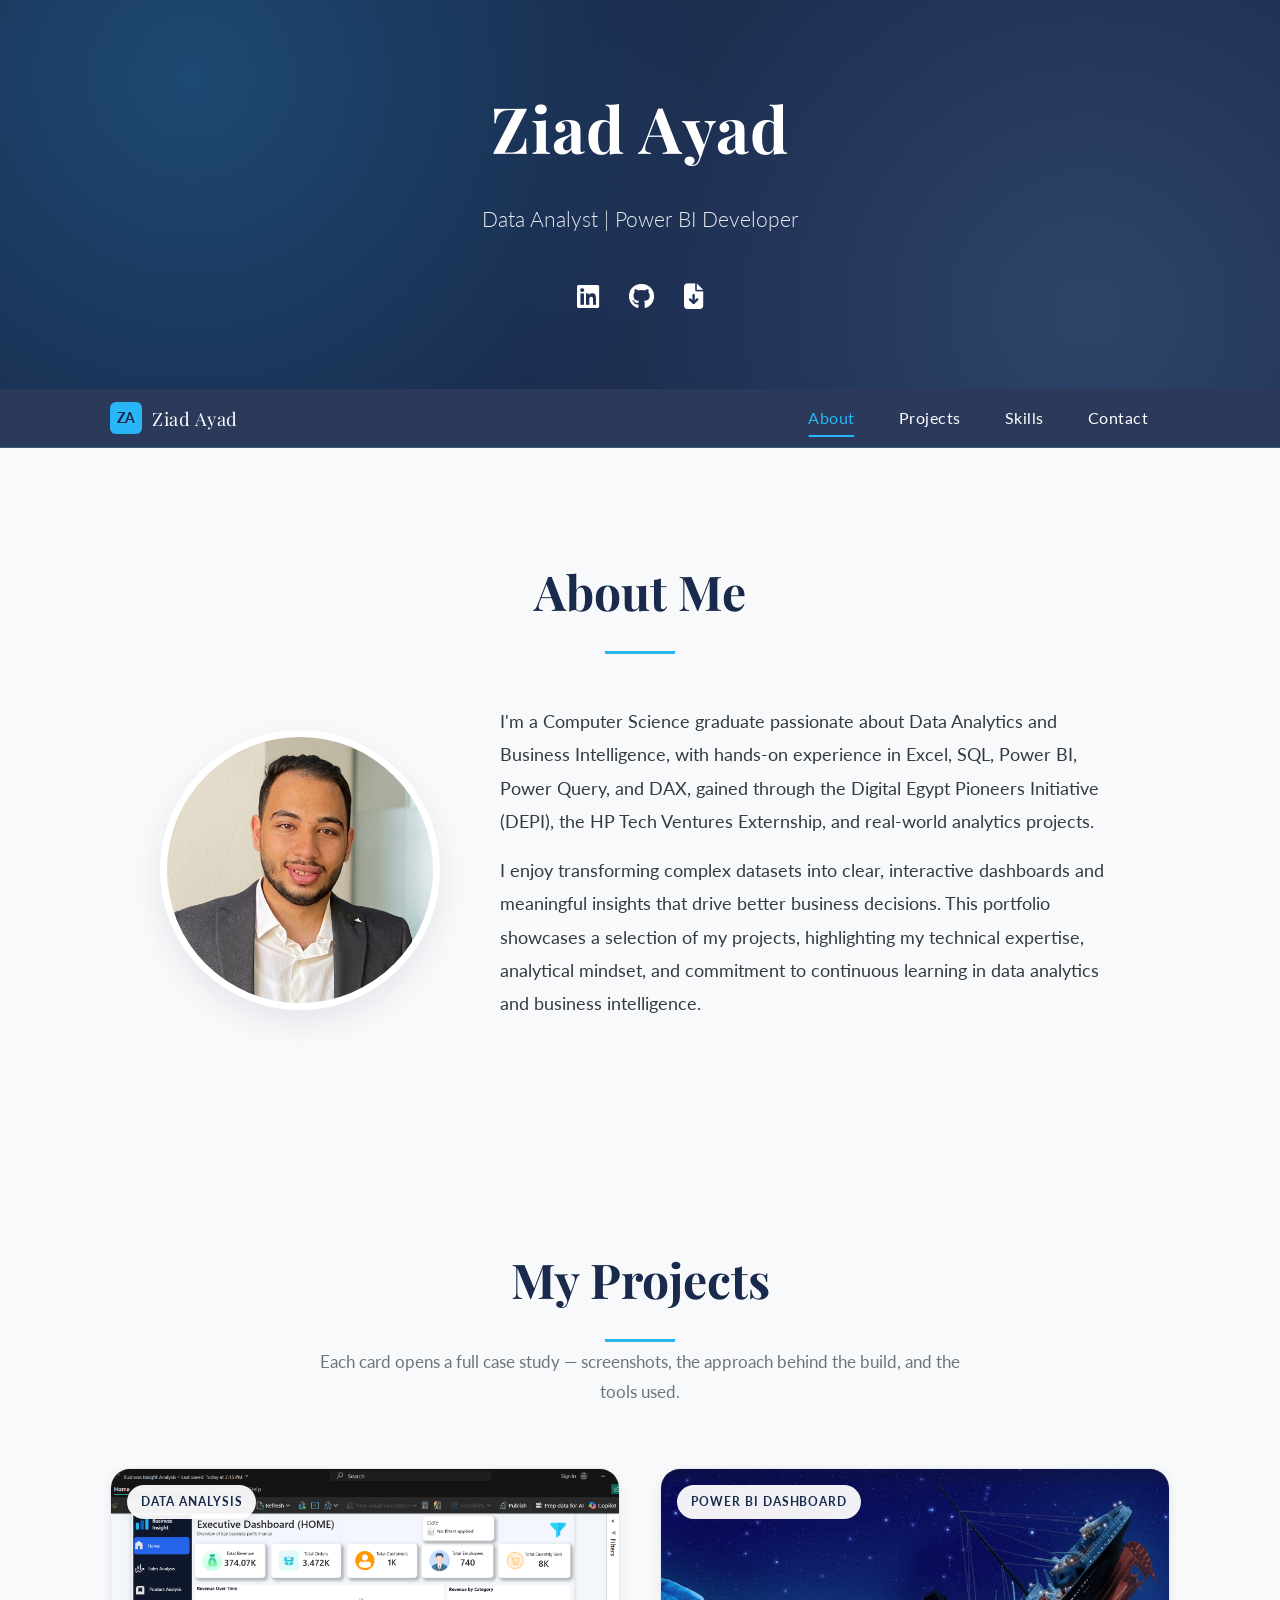
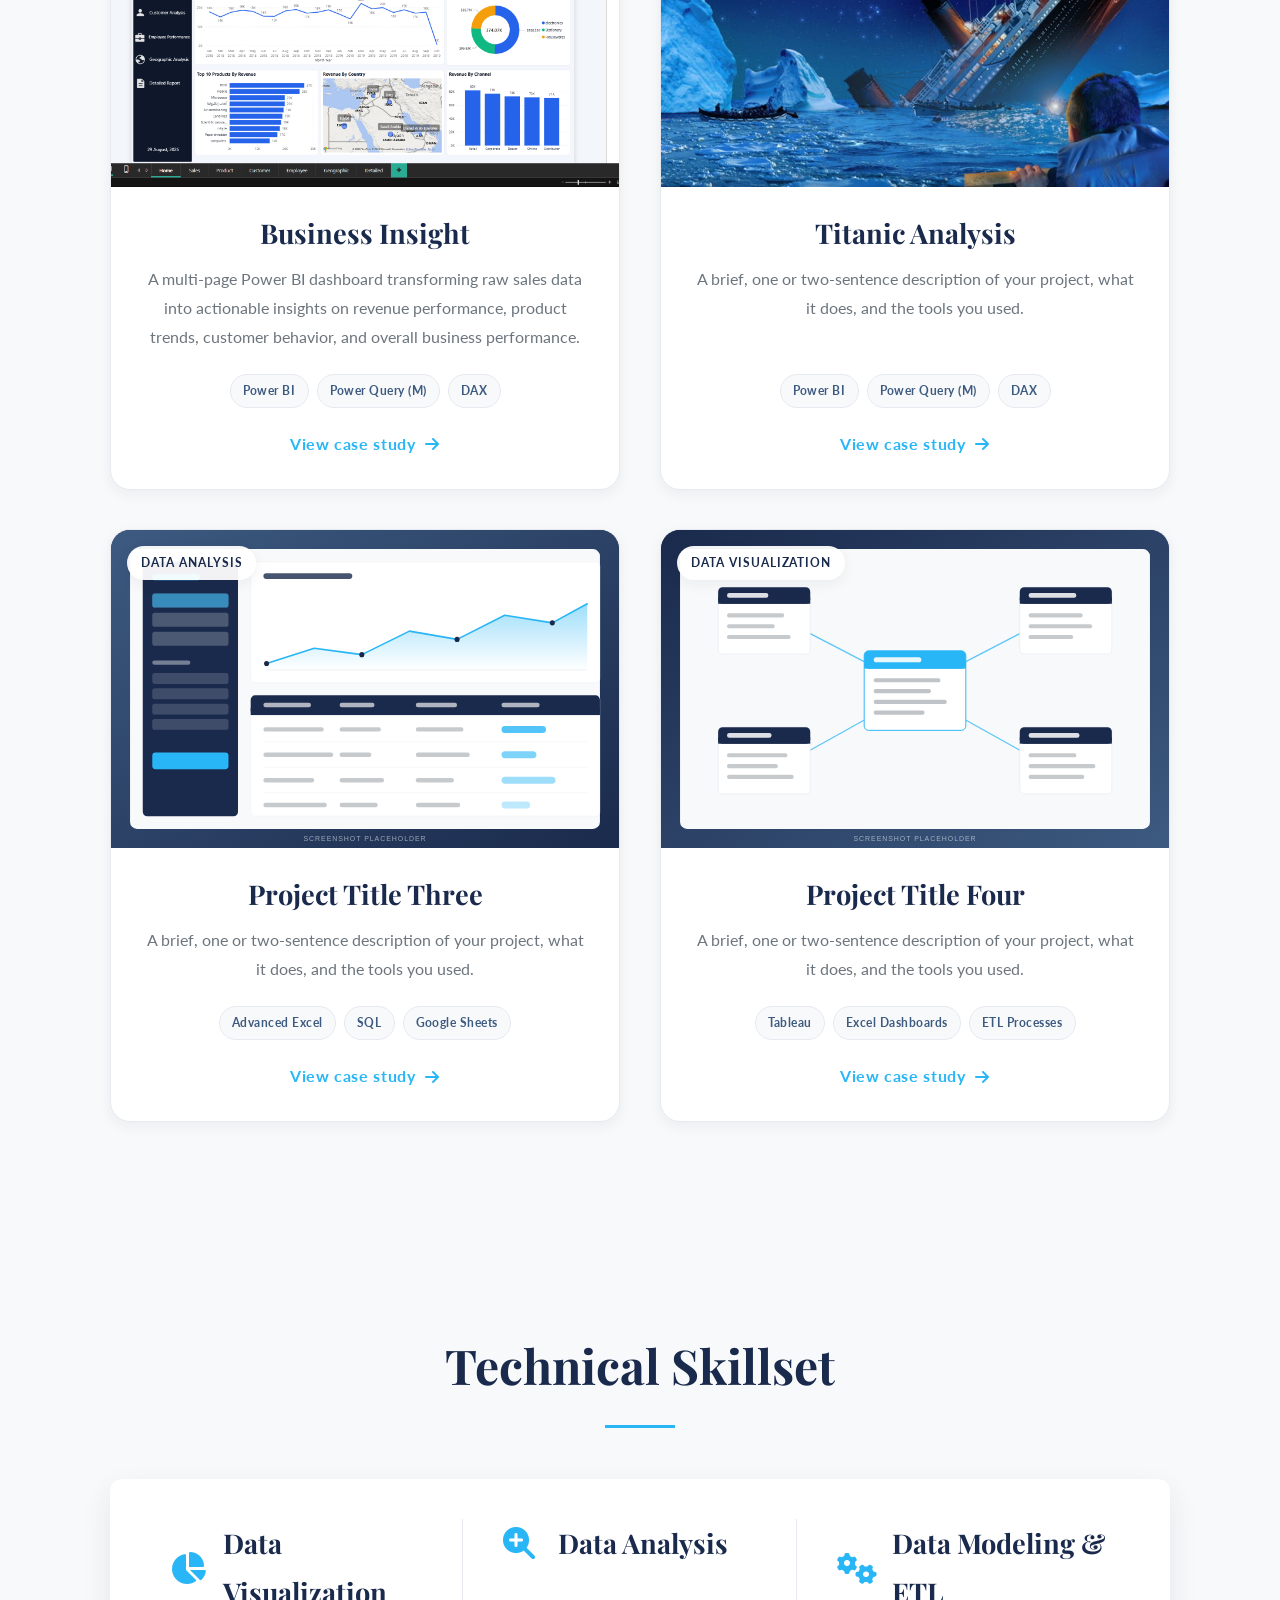
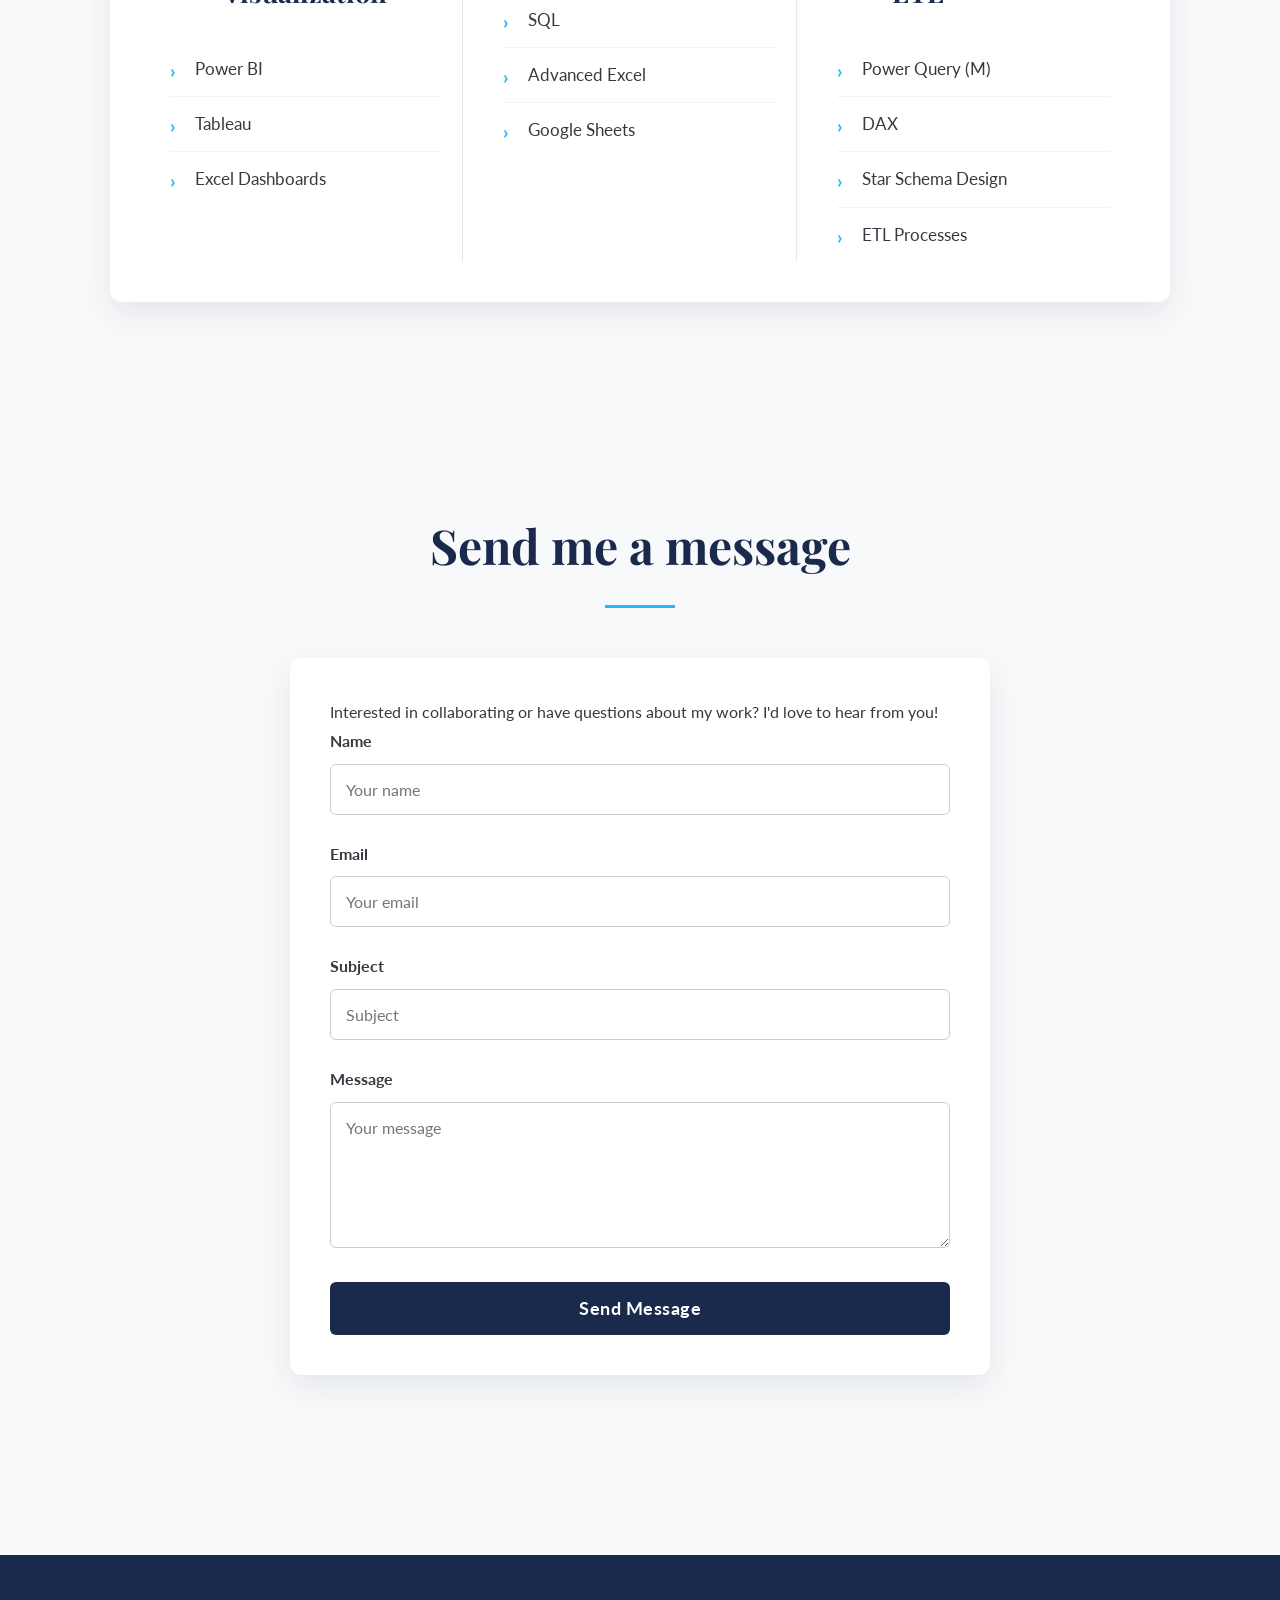
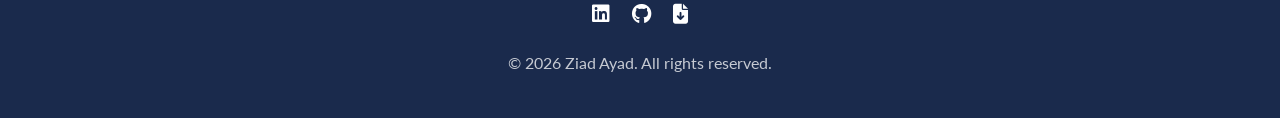
==== commit 701520be: "Update index.html" ====
--- a/index.html
+++ b/index.html
@@ -9,8 +9,8 @@
     <meta name="description" content="Portfolio of Ziad Ayad — Data Analyst and Power BI Developer. Interactive dashboards, data modelling and analytics case studies.">
 
     <!--💡UPDATE: Add your favicon here. You can generate one at realfavicongenerator.net-->
-    <link rel="icon" type="image/png" href="Ziad%20Ayad%20Icon%20(1).png">
-    <link rel="apple-touch-icon" href="Ziad%20Ayad%20Icon%20(1).png">
+    <link rel="icon" type="image/png" href="Ziad Ayad Icon (1).png">
+    <link rel="apple-touch-icon" href="Ziad Ayad Icon (1).png">
 
     <!-- Google Fonts for Elegant Typography -->
     <link rel="preconnect" href="https://fonts.googleapis.com">
@@ -50,7 +50,7 @@
             <h2 data-reveal>About Me</h2>
             <div class="about-content">
                 <!--💡UPDATE: Change the image to your own profile photo-->
-                <img src="Ziad%20Ayad%20Icon%20(1).png" alt="Portrait of Ziad Ayad" class="profile-photo"
+                <img src="assets/images/image.png" alt="Portrait of Ziad Ayad" class="profile-photo"
                      data-reveal width="280" height="280">
                 <div class="about-text" data-reveal style="--reveal-delay:.12s">
                     <!--💡UPDATE: Write your own 'About Me' text here-->
